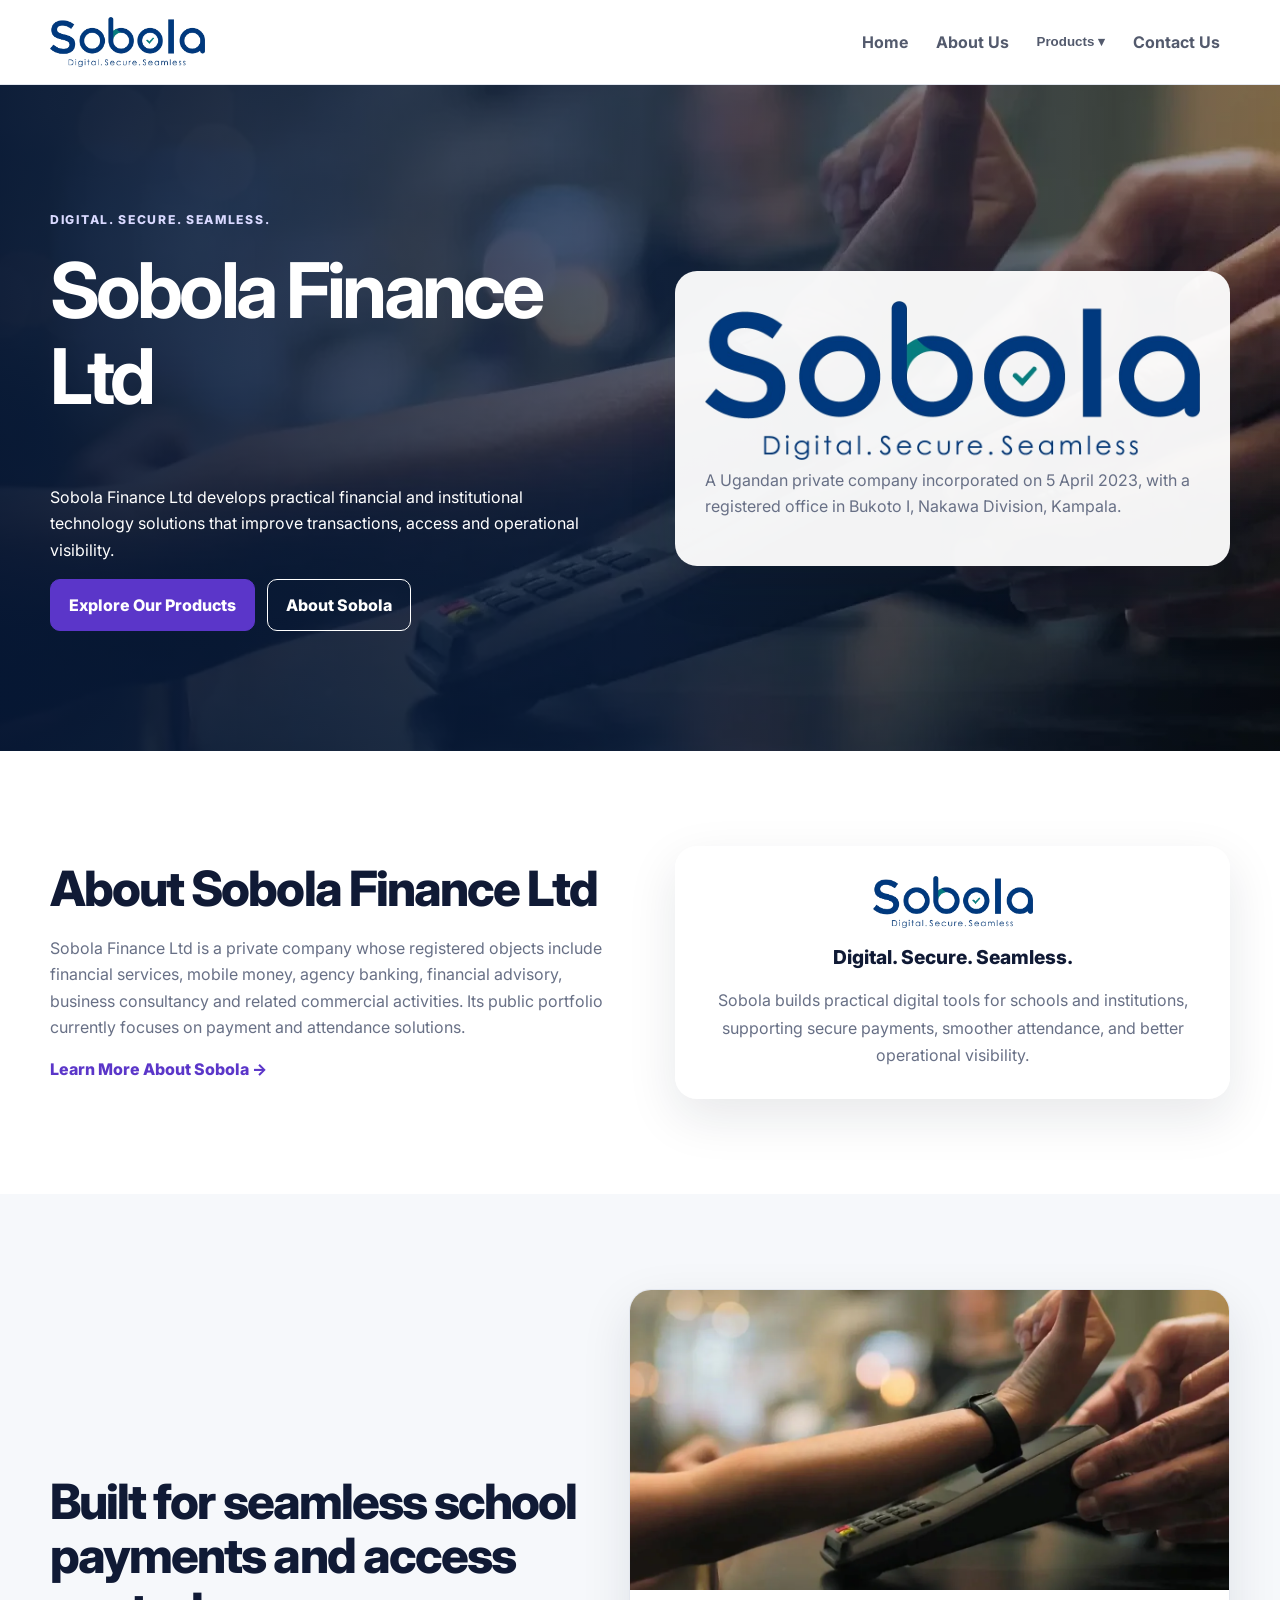
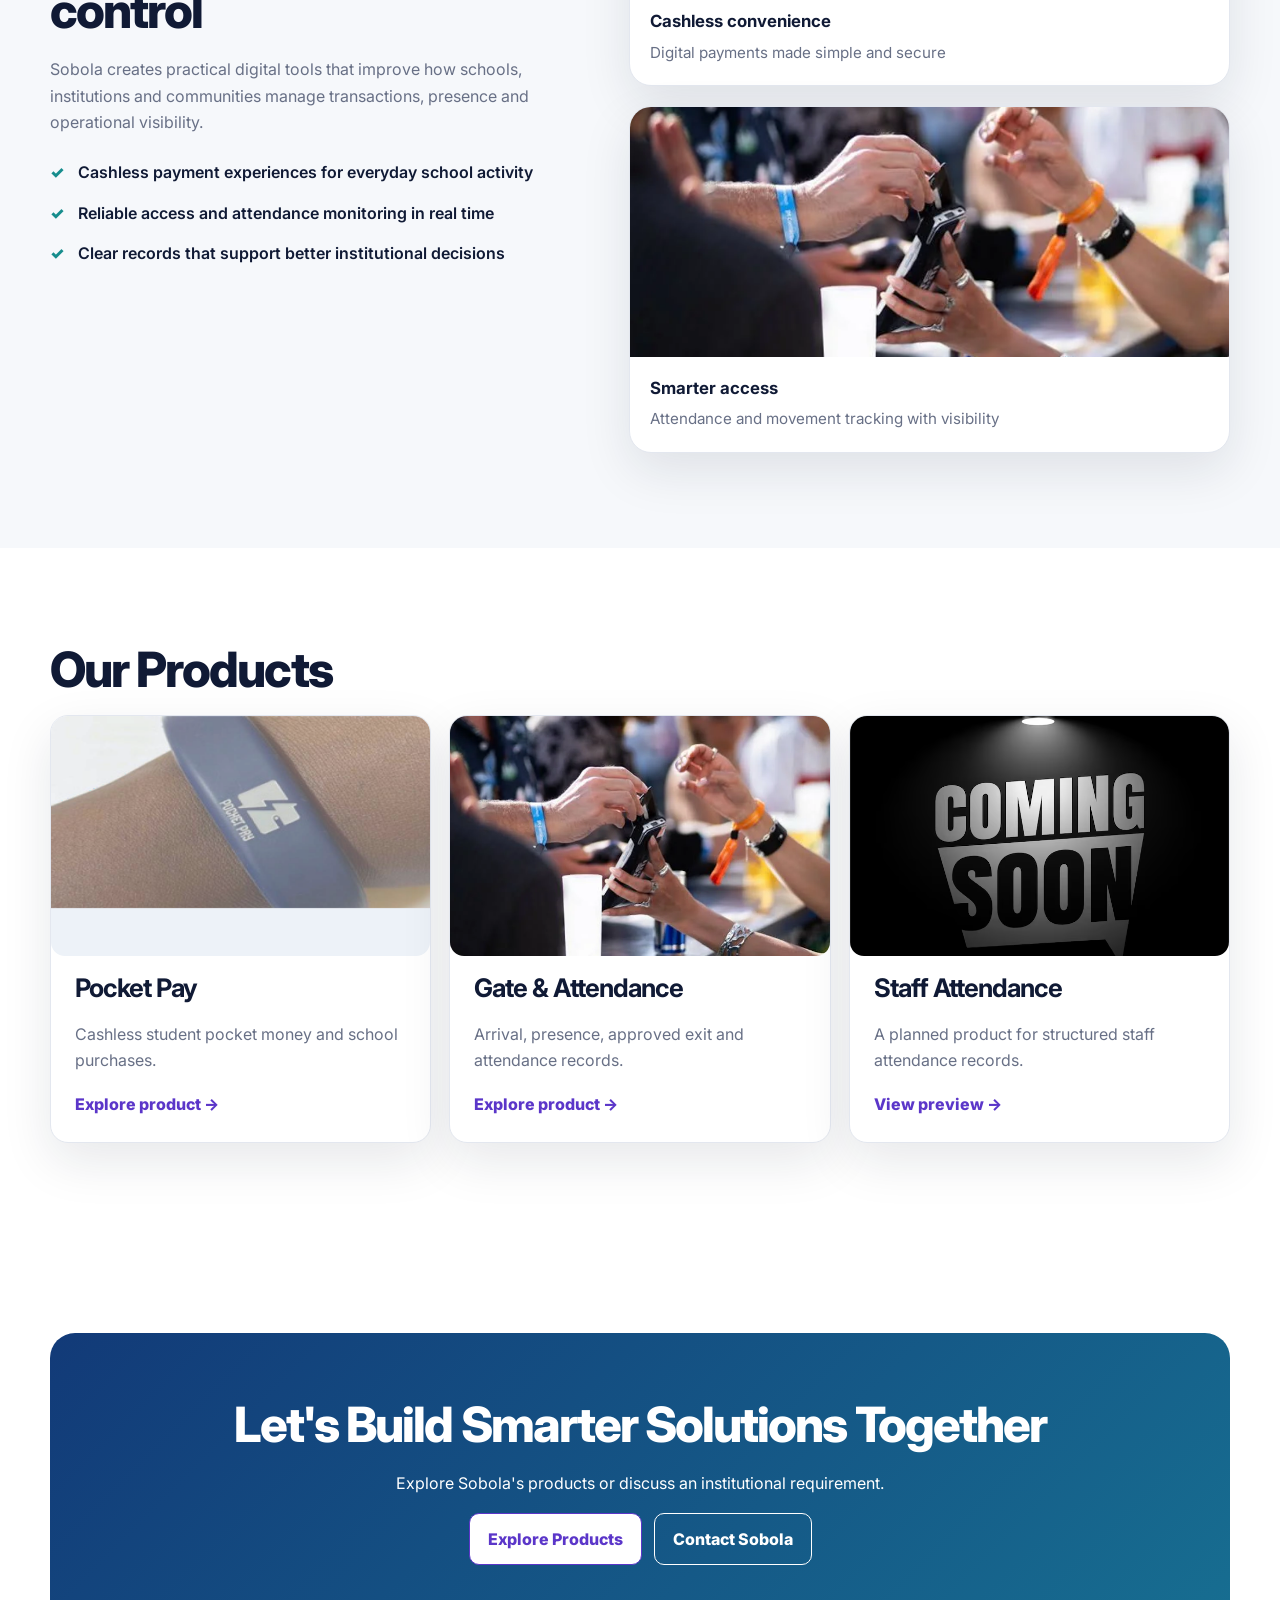
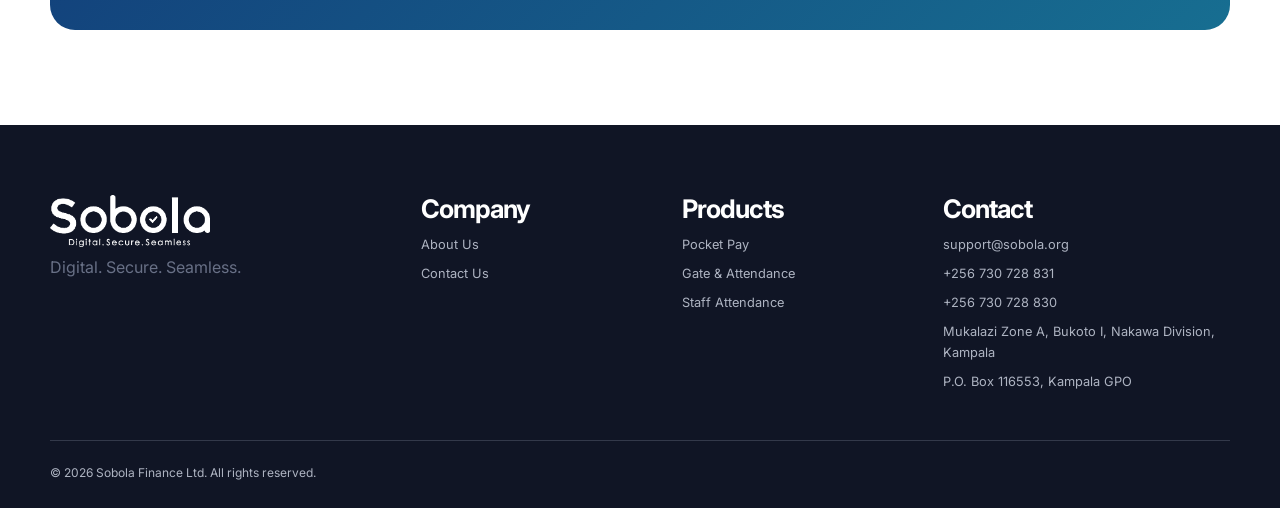
==== index.html @ 0f6124d7 "first commit" ====
<!doctype html>
<html lang="en">
  <head>
    <meta charset="utf-8" />
    <meta name="viewport" content="width=device-width,initial-scale=1" />
    <title>Sobola Finance Ltd | Digital. Secure. Seamless.</title>
    <meta
      name="description"
      content="Sobola Finance Ltd provides financial and institutional technology solutions."
    />
    <meta
      property="og:title"
      content="Sobola Finance Ltd | Digital. Secure. Seamless."
    />
    <meta
      property="og:description"
      content="Sobola Finance Ltd provides financial and institutional technology solutions."
    />
    <meta property="og:type" content="website" />
    <link rel="icon" type="image/png" href="assets/logos/sobola-logo.png" />
    <link
      rel="shortcut icon"
      type="image/png"
      href="assets/logos/sobola-logo.png"
    />
    <link rel="stylesheet" href="css/style.css" />
    <script defer src="js/script.js"></script>
  </head>
  <body>
    <a class="skip" href="#main">Skip to content</a>
    <header>
      <div class="container nav">
        <a href="index.html"
          ><img
            class="logo"
            src="assets/logos/sobola-logo.png"
            alt="Sobola Digital. Secure. Seamless" /></a
        ><button class="menu" aria-expanded="false">Menu</button>
        <nav>
          <a href="index.html" aria-current="page">Home</a
          ><a href="about.html">About Us</a>
          <div class="drop">
            <button aria-expanded="false">Products ▾</button>
            <div class="dropmenu">
              <a href="products/pocket-pay.html"
                ><b>Pocket Pay</b><small>Cashless school payments</small></a
              ><a href="products/gate-attendance.html"
                ><b>Gate & Attendance</b
                ><small>School checkpoint visibility</small></a
              ><a href="products/staff-attendance.html"
                ><b>Staff Attendance</b
                ><small>Staff access visibility</small></a
              ><a href="products.html"
                ><b>All Products</b><small>View the full portfolio</small></a
              >
            </div>
          </div>
          <a href="contact.html">Contact Us</a>
        </nav>
      </div>
    </header>
    <main id="main">
      <section class="hero homehero">
        <div class="shade"></div>
        <div class="container herogrid">
          <div>
            <span class="eyebrow light">Digital. Secure. Seamless.</span>
            <h1>Sobola Finance Ltd</h1>
            <p>
              Sobola Finance Ltd develops practical financial and institutional
              technology solutions that improve transactions, access and
              operational visibility.
            </p>
            <div class="actions">
              <a class="btn" href="products.html">Explore Our Products</a
              ><a class="btn outline lightbtn" href="about.html"
                >About Sobola</a
              >
            </div>
          </div>
          <div class="brandcard">
            <img
              src="assets/logos/sobola-logo.png"
              alt="Sobola corporate logo"
            />
            <p>
              A Ugandan private company incorporated on 5 April 2023, with a
              registered office in Bukoto I, Nakawa Division, Kampala.
            </p>
          </div>
        </div>
      </section>
      <section class="section">
        <div class="container two">
          <div>
           
            <h2>About Sobola Finance Ltd</h2>
            <p>
              Sobola Finance Ltd is a private company whose registered objects
              include financial services, mobile money, agency banking,
              financial advisory, business consultancy and related commercial
              activities. Its public portfolio currently focuses on payment and
              attendance solutions.
            </p>
            <a class="textlink" href="about.html">Learn More About Sobola →</a>
          </div>
          <div class="factbox">
            <img
              class="factbox-logo"
              src="assets/logos/sobola-logo.png"
              alt="Sobola Finance Ltd logo"
            />
            <p class="factbox-tagline">Digital. Secure. Seamless.</p>
            <p class="factbox-copy">
              Sobola builds practical digital tools for schools and
              institutions, supporting secure payments, smoother attendance, and
              better operational visibility.
            </p>
          </div>
        </div>
      </section>
      <section class="section soft">
        <div class="container feature-split">
          <div class="feature-copy">
      
            <h2>Built for seamless school payments and access control</h2>
            <p>
              Sobola creates practical digital tools that improve how schools,
              institutions and communities manage transactions, presence and
              operational visibility.
            </p>
            <ul class="checklist">
              <li>Cashless payment experiences for everyday school activity</li>
              <li>Reliable access and attendance monitoring in real time</li>
              <li>Clear records that support better institutional decisions</li>
            </ul>
          </div>
          <div class="visual-stack">
            <div class="visual-card highlight">
              <img
                src="assets/images/wristband-payment-terminal.webp"
                alt="School payment terminal with digital transaction flow"
              />
              <div class="visual-caption">
                <strong>Cashless convenience</strong>
                <span>Digital payments made simple and secure</span>
              </div>
            </div>
            <div class="visual-card">
              <img
                src="assets/images/wristband-check-in.webp"
                alt="Wristband check-in system for secure attendance visibility"
              />
              <div class="visual-caption">
                <strong>Smarter access</strong>
                <span>Attendance and movement tracking with visibility</span>
              </div>
            </div>
          </div>
        </div>
      </section>
      <section class="section">
        <div class="container">
          <h2>Our Products</h2>
          <div class="grid3 products">
            <article class="product-card">
              <img
                class="media"
                src="assets/images/Picture3.png"
                alt="Pocket Pay wristband payment image"
              />
              <h3>Pocket Pay</h3>
              <p>Cashless student pocket money and school purchases.</p>
              <a href="products/pocket-pay.html">Explore product →</a>
            </article>
            <article class="product-card">
              <img
                class="media"
                src="assets/images/wristband-check-in.webp"
                alt="Wristband checked with a handheld device"
              />
              <h3>Gate & Attendance</h3>
              <p>Arrival, presence, approved exit and attendance records.</p>
              <a href="products/gate-attendance.html">Explore product →</a>
            </article>
            <article class="product-card">
              <img
                class="media"
                src="assets/images/coming%20soon.png"
                alt="Staff attendance coming soon"
              />
              <h3>Staff Attendance</h3>
              <p>A planned product for structured staff attendance records.</p>
              <a href="products/staff-attendance.html">View preview →</a>
            </article>
          </div>
        </div>
      </section>
      <section class="section">
        <div class="container cta">
          <h2>Let's Build Smarter Solutions Together</h2>
          <p>
            Explore Sobola's products or discuss an institutional requirement.
          </p>
          <div class="actions center">
            <a class="btn white" href="products.html">Explore Products</a
            ><a
              class="btn outline lightbtn"
              href="mailto:support@sobola.org?subject=Sobola%20Finance%20Enquiry"
              >Contact Sobola</a
            >
          </div>
        </div>
      </section>
    </main>
    <footer>
      <div class="container footergrid">
        <div>
          <img src="assets/logos/sobola-logo.png" alt="Sobola" />
          <p>Digital. Secure. Seamless.</p>
        </div>
        <div>
          <h3>Company</h3>
          <a href="about.html">About Us</a><a href="contact.html">Contact Us</a>
        </div>
        <div>
          <h3>Products</h3>
          <a href="products/pocket-pay.html">Pocket Pay</a
          ><a href="products/gate-attendance.html">Gate & Attendance</a
          ><a href="products/staff-attendance.html">Staff Attendance</a>
        </div>
        <div>
          <h3>Contact</h3>
          <a href="mailto:support@sobola.org">support@sobola.org</a
          ><a href="tel:+256730728831">+256 730 728 831</a
          ><a href="tel:+256730728830">+256 730 728 830</a
          ><span>Mukalazi Zone A, Bukoto I, Nakawa Division, Kampala</span
          ><span>P.O. Box 116553, Kampala GPO</span>
        </div>
      </div>
      <div class="container copyright">
        © 2026 Sobola Finance Ltd. All rights reserved.
      </div>
    </footer>
  </body>
</html>
---- css/style.css ----
@import url("https://fonts.googleapis.com/css2?family=Inter:wght@400;500;600;700;800;900&display=swap");

:root {
  --blue: #08468b;
  --teal: #168d8d;
  --purple: #5b36c9;
  --navy: #101a35;
  --ink: #2c3347;
  --muted: #687086;
  --line: #e3e7ef;
  --soft: #f6f8fb;
  --shadow: 0 18px 50px rgba(20, 29, 52, 0.1);
}
* {
  box-sizing: border-box;
}
html {
  scroll-behavior: smooth;
}
body {
  margin: 0;
  font-family:
    "Inter",
    -apple-system,
    BlinkMacSystemFont,
    "Segoe UI",
    Arial,
    sans-serif;
  color: var(--ink);
  line-height: 1.65;
}
a {
  text-decoration: none;
  color: inherit;
}
img {
  max-width: 100%;
}
h1,
h2,
h3,
p {
  margin-top: 0;
}
h1,
h2,
h3 {
  color: var(--navy);
  font-family:
    "Inter",
    -apple-system,
    BlinkMacSystemFont,
    "Segoe UI",
    Arial,
    sans-serif;
  line-height: 1.12;
  letter-spacing: -0.04em;
}
h1 {
  font-size: clamp(3rem, 6vw, 5.2rem);
  letter-spacing: -0.05em;
}
h2 {
  font-size: clamp(2.2rem, 3.8vw, 3.1rem);
  font-weight: 800;
  margin-bottom: 18px;
}
h3 {
  font-size: clamp(1.35rem, 2vw, 1.8rem);
  font-weight: 700;
  margin-bottom: 10px;
}
p {
  color: var(--muted);
}
.container {
  width: min(calc(100% - 40px), 1180px);
  margin: auto;
}
.skip {
  position: absolute;
  top: -100px;
}
.skip:focus {
  top: 10px;
}
header {
  position: sticky;
  top: 0;
  z-index: 10;
  background: #fff;
  border-bottom: 1px solid var(--line);
}
.nav {
  height: 84px;
  display: flex;
  align-items: center;
  justify-content: space-between;
}
.logo {
  width: 155px;
  display: block;
}
nav {
  display: flex;
  align-items: center;
  gap: 8px;
}
nav > a,
.drop > button {
  padding: 10px;
  border: 0;
  background: none;
  font-weight: 700;
  color: #535a6d;
}
.drop {
  position: relative;
}
.dropmenu {
  position: absolute;
  top: 45px;
  left: 50%;
  width: 340px;
  padding: 12px;
  background: #fff;
  border: 1px solid var(--line);
  border-radius: 15px;
  box-shadow: var(--shadow);
  opacity: 0;
  visibility: hidden;
  transform: translate(-50%, 8px);
  transition: 0.2s;
}
.drop:hover .dropmenu,
.drop.open .dropmenu,
.drop:focus-within .dropmenu {
  opacity: 1;
  visibility: visible;
  transform: translate(-50%, 0);
}
.dropmenu a {
  display: block;
  padding: 10px;
  border-radius: 9px;
}
.dropmenu a:hover {
  background: var(--soft);
}
.dropmenu b,
.dropmenu small {
  display: block;
}
.dropmenu small {
  color: var(--muted);
}
.menu {
  display: none;
}
.section {
  padding: 95px 0;
}
.soft {
  background: var(--soft);
}
.hero {
  position: relative;
  padding: 120px 0;
  background-size: cover;
  background-position: center;
  isolation: isolate;
}
.homehero {
  background-image: url("../assets/images/wristband-payment-terminal.webp");
}
.gatehero {
  background-image: url("../assets/images/wristband-check-in.webp");
}
.shade {
  position: absolute;
  inset: 0;
  background: linear-gradient(
    90deg,
    rgba(5, 23, 53, 0.94),
    rgba(10, 32, 69, 0.7),
    rgba(10, 20, 40, 0.3)
  );
  z-index: -1;
}
.herogrid,
.two {
  display: grid;
  grid-template-columns: 1fr 1fr;
  gap: 70px;
  align-items: center;
}
.hero h1,
.hero p {
  color: #fff;
}
.eyebrow {
  display: inline-block;
  color: var(--purple);
  font-weight: 800;
  font-size: 0.76rem;
  text-transform: uppercase;
  letter-spacing: 0.14em;
  margin-bottom: 18px;
}
.light {
  color: #d9d9ff;
}
.brandcard,
.factbox {
  padding: 30px;
  border-radius: 22px;
  background: rgba(255, 255, 255, 0.95);
  box-shadow: var(--shadow);
}
.brandcard img {
  width: 100%;
}
.brandcard p {
  color: var(--muted);
}
.actions {
  display: flex;
  gap: 12px;
  flex-wrap: wrap;
}
.center {
  justify-content: center;
}
.btn {
  display: inline-flex;
  padding: 12px 18px;
  border: 1px solid var(--purple);
  border-radius: 10px;
  background: var(--purple);
  color: #fff;
  font-weight: 800;
}
.outline {
  background: #fff;
  color: var(--purple);
}
.lightbtn {
  background: transparent;
  color: #fff;
  border-color: #fff;
}
.white {
  background: #fff;
  color: var(--purple);
}
.textlink,
.products a,
.grid3 a {
  color: var(--purple);
  font-weight: 800;
}
.factbox {
  display: grid;
  gap: 14px;
  justify-items: center;
  text-align: center;
  padding: 30px;
  border-radius: 22px;
  background: rgba(255, 255, 255, 0.95);
  box-shadow: var(--shadow);
}
.factbox-logo {
  width: 160px;
  display: block;
}
.factbox-tagline {
  margin: 0;
  color: var(--navy);
  font-size: 1.2rem;
  font-weight: 800;
}
.factbox-copy {
  margin: 0;
  color: var(--muted);
  line-height: 1.7;
}
.grid3,
.grid4 {
  display: grid;
  grid-template-columns: repeat(3, 1fr);
  gap: 18px;
}
.grid4 {
  grid-template-columns: repeat(4, 1fr);
}
.grid3 article,
.grid4 article {
  padding: 25px;
  border: 1px solid var(--line);
  border-radius: 18px;
  background: #fff;
}
.product-card {
  display: grid;
  gap: 18px;
  padding: 18px 18px 22px;
}
.product-card .media {
  display: block;
  width: 100%;
  height: 240px;
  object-fit: cover;
  border-radius: 14px;
  background: #edf2f8;
}
.product-card h3 {
  margin: 0;
}
.product-card p {
  margin: 0;
}
.about-grid {
  margin-top: 18px;
}
.company-card {
  display: grid;
  gap: 12px;
  min-height: 100%;
  padding: 24px;
  border: 1px solid rgba(18, 42, 80, 0.08);
  border-radius: 22px;
  background: rgba(255, 255, 255, 0.9);
  box-shadow: 0 8px 22px rgba(16, 26, 53, 0.05);
}
.feature-card {
  padding: 0;
  overflow: hidden;
}
.feature-card .media {
  display: block;
  width: 100%;
  height: 220px;
  object-fit: cover;
  border-bottom: 1px solid var(--line);
}
.card-copy {
  display: grid;
  gap: 10px;
  padding: 20px 22px 22px;
}
.section-heading {
  margin-bottom: 10px;
}
.about-factbox {
  padding: 24px 22px;
  border-radius: 20px;
  background: linear-gradient(180deg, #fff, #f6f9ff);
}
.about-location {
  padding: 30px 28px;
  border: 1px solid var(--line);
  border-radius: 22px;
  background: linear-gradient(180deg, #fff, #f4f7fb);
}
.feature-split {
  display: grid;
  grid-template-columns: 1fr 1.1fr;
  gap: 32px;
  align-items: center;
}
.feature-copy {
  max-width: 560px;
}
.checklist {
  margin: 24px 0 0;
  padding: 0;
  list-style: none;
  display: grid;
  gap: 14px;
}
.checklist li {
  position: relative;
  padding-left: 28px;
  color: var(--navy);
  font-weight: 600;
}
.checklist li::before {
  content: "✓";
  position: absolute;
  left: 0;
  top: 0;
  color: var(--teal);
  font-weight: 900;
}
.visual-stack {
  display: grid;
  gap: 20px;
}
.visual-card {
  overflow: hidden;
  border: 1px solid var(--line);
  border-radius: 22px;
  background: #fff;
  box-shadow: var(--shadow);
}
.visual-card img {
  display: block;
  width: 100%;
  height: 250px;
  object-fit: cover;
}
.visual-card.highlight img {
  height: 300px;
}
.visual-caption {
  display: grid;
  gap: 4px;
  padding: 18px 20px 20px;
}
.visual-caption strong {
  color: var(--navy);
  font-size: 1.05rem;
}
.visual-caption span {
  color: var(--muted);
  font-size: 0.95rem;
}
.products article {
  padding: 0 0 24px;
  overflow: hidden;
  box-shadow: var(--shadow);
}
.products article h3,
.products article p,
.products article a {
  margin-left: 24px;
  margin-right: 24px;
}
.media {
  width: 100%;
  height: 230px;
  object-fit: cover;
}
.logo-media,
.coming {
  display: grid;
  place-items: center;
  background: #eef0fb;
  color: var(--purple);
  font-weight: 850;
  text-transform: uppercase;
}
.logo-media img {
  width: 130px;
}
.cta {
  padding: 65px 30px;
  border-radius: 25px;
  background: linear-gradient(135deg, #123a78, #176e91);
  text-align: center;
}
.cta h2,
.cta p {
  color: #fff;
}
.pagehero,
.producthero {
  padding: 90px 0;
  background: var(--soft);
  text-align: center;
}
.about-hero {
  position: relative;
  overflow: hidden;
  background: linear-gradient(
    90deg,
    rgba(7, 25, 40, 0.88),
    rgba(18, 60, 76, 0.7)
  );
  color: #fff;
  text-align: left;
}
.about-hero::before {
  content: "";
  position: absolute;
  inset: -8% -8% -8% 28%;
  background: url("../assets/images/Picture3.png") center/cover no-repeat;
  opacity: 0.38;
  transform: perspective(1200px) rotateX(12deg) rotateY(-16deg) scale(1.3)
    translateZ(-20px);
  filter: saturate(0.8) contrast(1.08)
    drop-shadow(0 50px 36px rgba(8, 18, 34, 0.32));
  pointer-events: none;
}
.about-hero::after {
  content: "";
  position: absolute;
  inset: 0;
  background: linear-gradient(
    90deg,
    rgba(7, 25, 40, 0.75),
    rgba(18, 60, 76, 0.2)
  );
  pointer-events: none;
}
.about-hero .eyebrow,
.about-hero h1,
.about-hero p {
  color: #fff;
}
.about-hero-copy {
  text-align: center;
}
.about-hero-grid {
  position: relative;
  z-index: 1;
  display: grid;
  grid-template-columns: 1.1fr 0.9fr;
  gap: 26px;
  align-items: center;
}
.about-spotlight {
  background: rgba(255, 255, 255, 0.92);
  border: 1px solid rgba(255, 255, 255, 0.2);
  border-radius: 24px;
  padding: 18px 18px 14px;
  box-shadow: var(--shadow);
}
.about-mini-stat {
  display: flex;
  align-items: center;
  justify-content: space-between;
  margin-bottom: 12px;
  padding: 12px 14px;
  border-radius: 12px;
  background: rgba(12, 44, 69, 0.04);
  color: var(--navy);
  font-weight: 700;
}
.staff-hero {
  background:
    linear-gradient(135deg, rgba(11, 38, 77, 0.82), rgba(40, 111, 151, 0.63)),
    url("../assets/images/coming%20soon.png") center/cover no-repeat;
  background-blend-mode: multiply, normal;
  color: #fff;
}
.staff-hero .eyebrow,
.staff-hero h1,
.staff-hero p {
  color: #fff;
}
.producthero {
  text-align: left;
}
.pplogo {
  display: block;
  width: 110px;
  margin-bottom: 16px;
}
.roundimg {
  width: 100%;
  height: 440px;
  object-fit: cover;
  border-radius: 22px;
}
.steps b {
  color: var(--purple);
}
.stack {
  display: grid;
  gap: 20px;
}
.productwide {
  display: grid;
  grid-template-columns: 0.75fr 1.25fr;
  gap: 40px;
  align-items: center;
  padding: 28px;
  border: 1px solid var(--line);
  border-radius: 22px;
}
.productwide .media {
  border-radius: 15px;
}
.coming.big {
  min-height: 330px;
  font-size: 1.8rem;
  text-align: center;
}
.coming.big b {
  font-size: 0.9rem;
}
form {
  padding: 28px;
  border: 1px solid var(--line);
  border-radius: 20px;
  background: var(--soft);
}
label {
  display: block;
  margin-bottom: 16px;
  font-weight: 700;
}
input,
textarea {
  width: 100%;
  padding: 12px;
  margin-top: 6px;
  border: 1px solid #ccd2df;
  border-radius: 8px;
  font: inherit;
}
.location {
  display: flex;
  justify-content: space-between;
  align-items: center;
  gap: 30px;
}
footer {
  padding: 70px 0 25px;
  background: #101525;
  color: #aeb4c2;
}
.footergrid {
  display: grid;
  grid-template-columns: 1.5fr 1fr 1fr 1.3fr;
  gap: 40px;
}
.footergrid img {
  width: 160px;
  filter: brightness(0) invert(1);
}
footer h3 {
  color: #fff;
}
footer a,
footer span {
  display: block;
  margin: 8px 0;
  font-size: 0.8rem;
}
.copyright {
  padding-top: 22px;
  margin-top: 40px;
  border-top: 1px solid #33394a;
  font-size: 0.75rem;
}
:focus-visible {
  outline: 3px solid #bcaeff;
  outline-offset: 3px;
}
@media (max-width: 850px) {
  .menu {
    display: block;
  }
  nav {
    position: fixed;
    top: 84px;
    left: 15px;
    right: 15px;
    display: none;
    padding: 18px;
    background: #fff;
    border: 1px solid var(--line);
    border-radius: 15px;
    box-shadow: var(--shadow);
  }
  nav.open {
    display: grid;
  }
  .dropmenu {
    position: static;
    width: auto;
    display: none;
    opacity: 1;
    visibility: visible;
    transform: none;
    box-shadow: none;
  }
  .drop.open .dropmenu {
    display: block;
  }
  .herogrid,
  .two,
  .productwide {
    grid-template-columns: 1fr;
  }
  .grid3,
  .grid4 {
    grid-template-columns: 1fr 1fr;
  }
  .footergrid {
    grid-template-columns: 1fr 1fr;
  }
}
@media (max-width: 560px) {
  .section {
    padding: 68px 0;
  }
  .grid3,
  .grid4,
  .footergrid {
    grid-template-columns: 1fr;
  }
  .roundimg {
    height: 300px;
  }
  .location {
    display: block;
  }
}
@media (prefers-reduced-motion: reduce) {
  html {
    scroll-behavior: auto;
  }
  * {
    transition: none !important;
  }
}
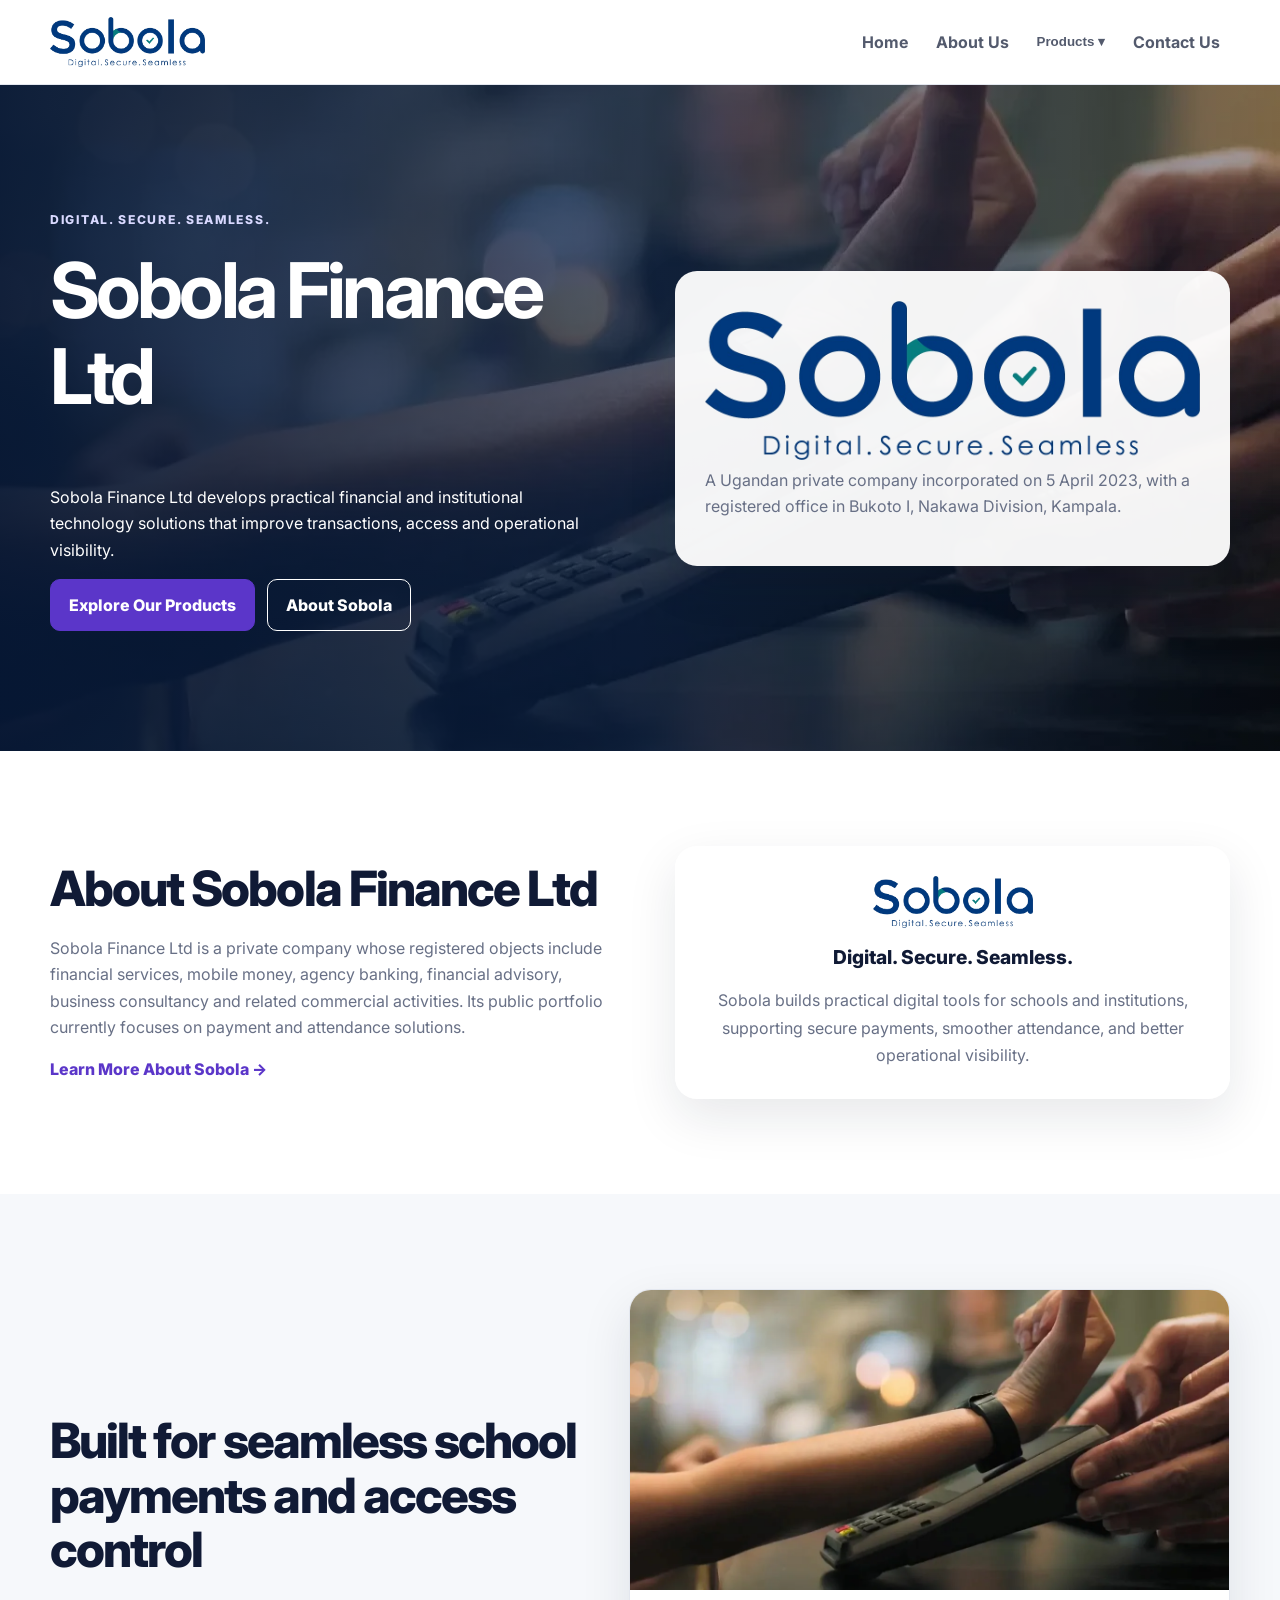
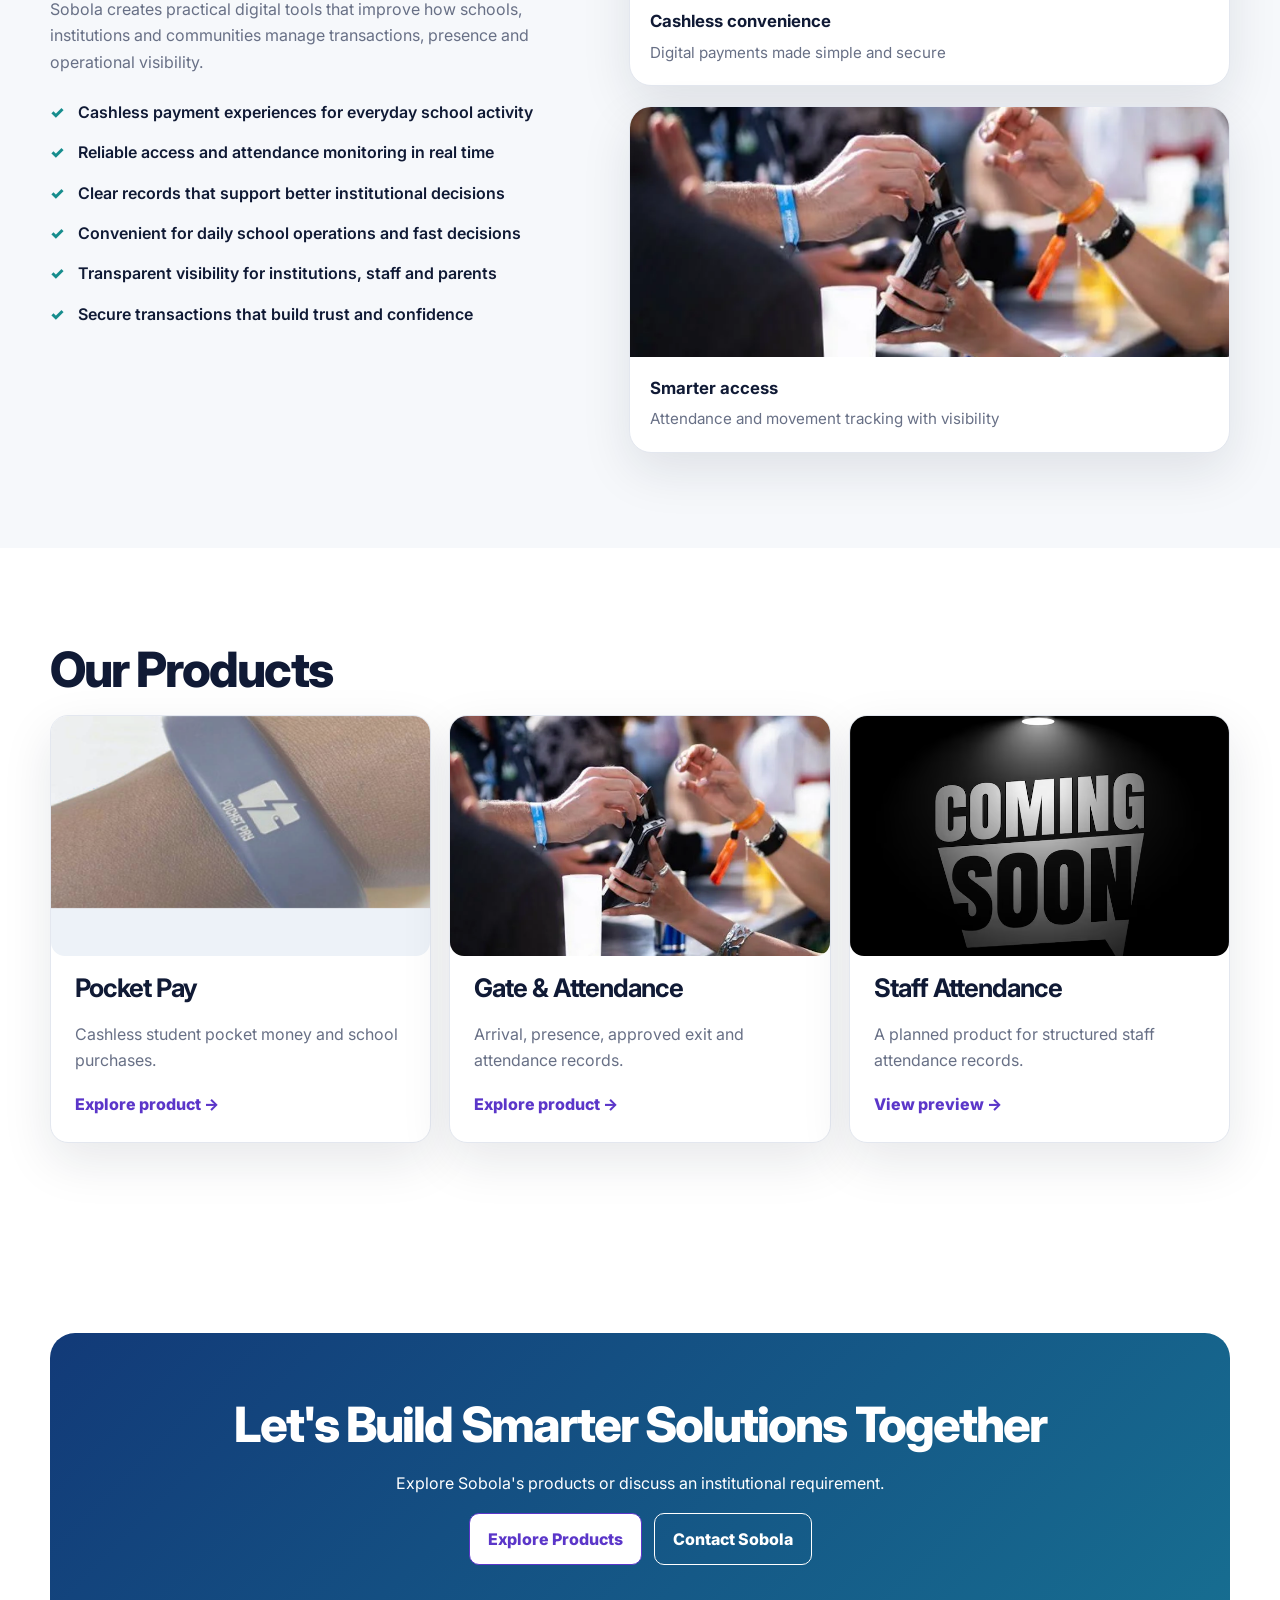
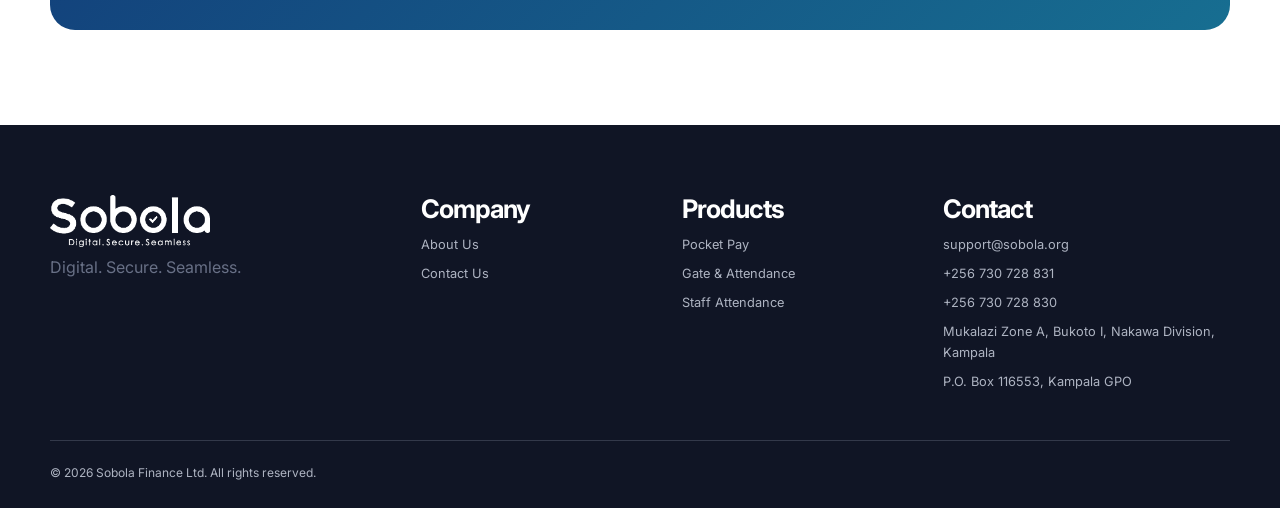
==== commit 80ec70f1: "Include contacts, gate attendance, and other relevant information." ====
--- a/index.html
+++ b/index.html
@@ -133,6 +133,9 @@
               <li>Cashless payment experiences for everyday school activity</li>
               <li>Reliable access and attendance monitoring in real time</li>
               <li>Clear records that support better institutional decisions</li>
+              <li>Convenient for daily school operations and fast decisions</li>
+              <li>Transparent visibility for institutions, staff and parents</li>
+              <li>Secure transactions that build trust and confidence</li>
             </ul>
           </div>
           <div class="visual-stack">
--- a/css/style.css
+++ b/css/style.css
@@ -596,6 +596,94 @@
   border-radius: 20px;
   background: var(--soft);
 }
+.contact-hero {
+  position: relative;
+  padding: 110px 0 70px;
+  background:
+    linear-gradient(90deg, rgba(10, 21, 39, 0.78), rgba(10, 21, 39, 0.48)),
+    url("../assets/images/contact us.png") center/cover no-repeat;
+  color: #fff;
+}
+.contact-hero-inner {
+  text-align: center;
+}
+.contact-hero .eyebrow,
+.contact-hero h1 {
+  color: #fff;
+}
+.contact-section {
+  padding-top: 36px;
+}
+.contact-grid {
+  display: grid;
+  grid-template-columns: 0.95fr 1.15fr;
+  gap: 32px;
+  align-items: start;
+}
+.contact-panel,
+.contact-form-panel {
+  background: rgba(255, 255, 255, 0.9);
+  border: 1px solid rgba(130, 143, 169, 0.18);
+  border-radius: 24px;
+  box-shadow: 0 16px 42px rgba(16, 26, 53, 0.08);
+}
+.contact-panel {
+  padding: 34px 28px;
+}
+.contact-panel h2 {
+  margin-bottom: 22px;
+}
+.contact-list {
+  display: grid;
+  gap: 22px;
+}
+.contact-list p {
+  margin: 0;
+  color: var(--ink);
+}
+.contact-list b {
+  display: inline-block;
+  margin-bottom: 8px;
+  color: var(--navy);
+}
+.contact-list a {
+  color: var(--purple);
+  font-weight: 700;
+}
+.contact-form-panel {
+  padding: 8px;
+}
+.contact-form-panel form {
+  padding: 24px 22px 18px;
+  border: 1px solid rgba(130, 143, 169, 0.2);
+  border-radius: 20px;
+  background: #f9fafc;
+}
+.contact-form-panel label {
+  color: var(--navy);
+}
+.contact-form-panel input,
+.contact-form-panel textarea {
+  background: #fff;
+  border-color: #d7ddea;
+}
+.contact-form-panel textarea {
+  min-height: 130px;
+  resize: vertical;
+}
+.contact-form-panel .btn {
+  width: auto;
+  min-width: 180px;
+}
+.hp-field {
+  position: absolute;
+  left: -9999px;
+  width: 1px;
+  height: 1px;
+  overflow: hidden;
+  opacity: 0;
+  pointer-events: none;
+}
 label {
   display: block;
   margin-bottom: 16px;
@@ -609,6 +697,14 @@
   border: 1px solid #ccd2df;
   border-radius: 8px;
   font: inherit;
+}
+@media (max-width: 850px) {
+  .contact-grid {
+    grid-template-columns: 1fr;
+  }
+  .contact-hero {
+    padding-top: 90px;
+  }
 }
 .location {
   display: flex;
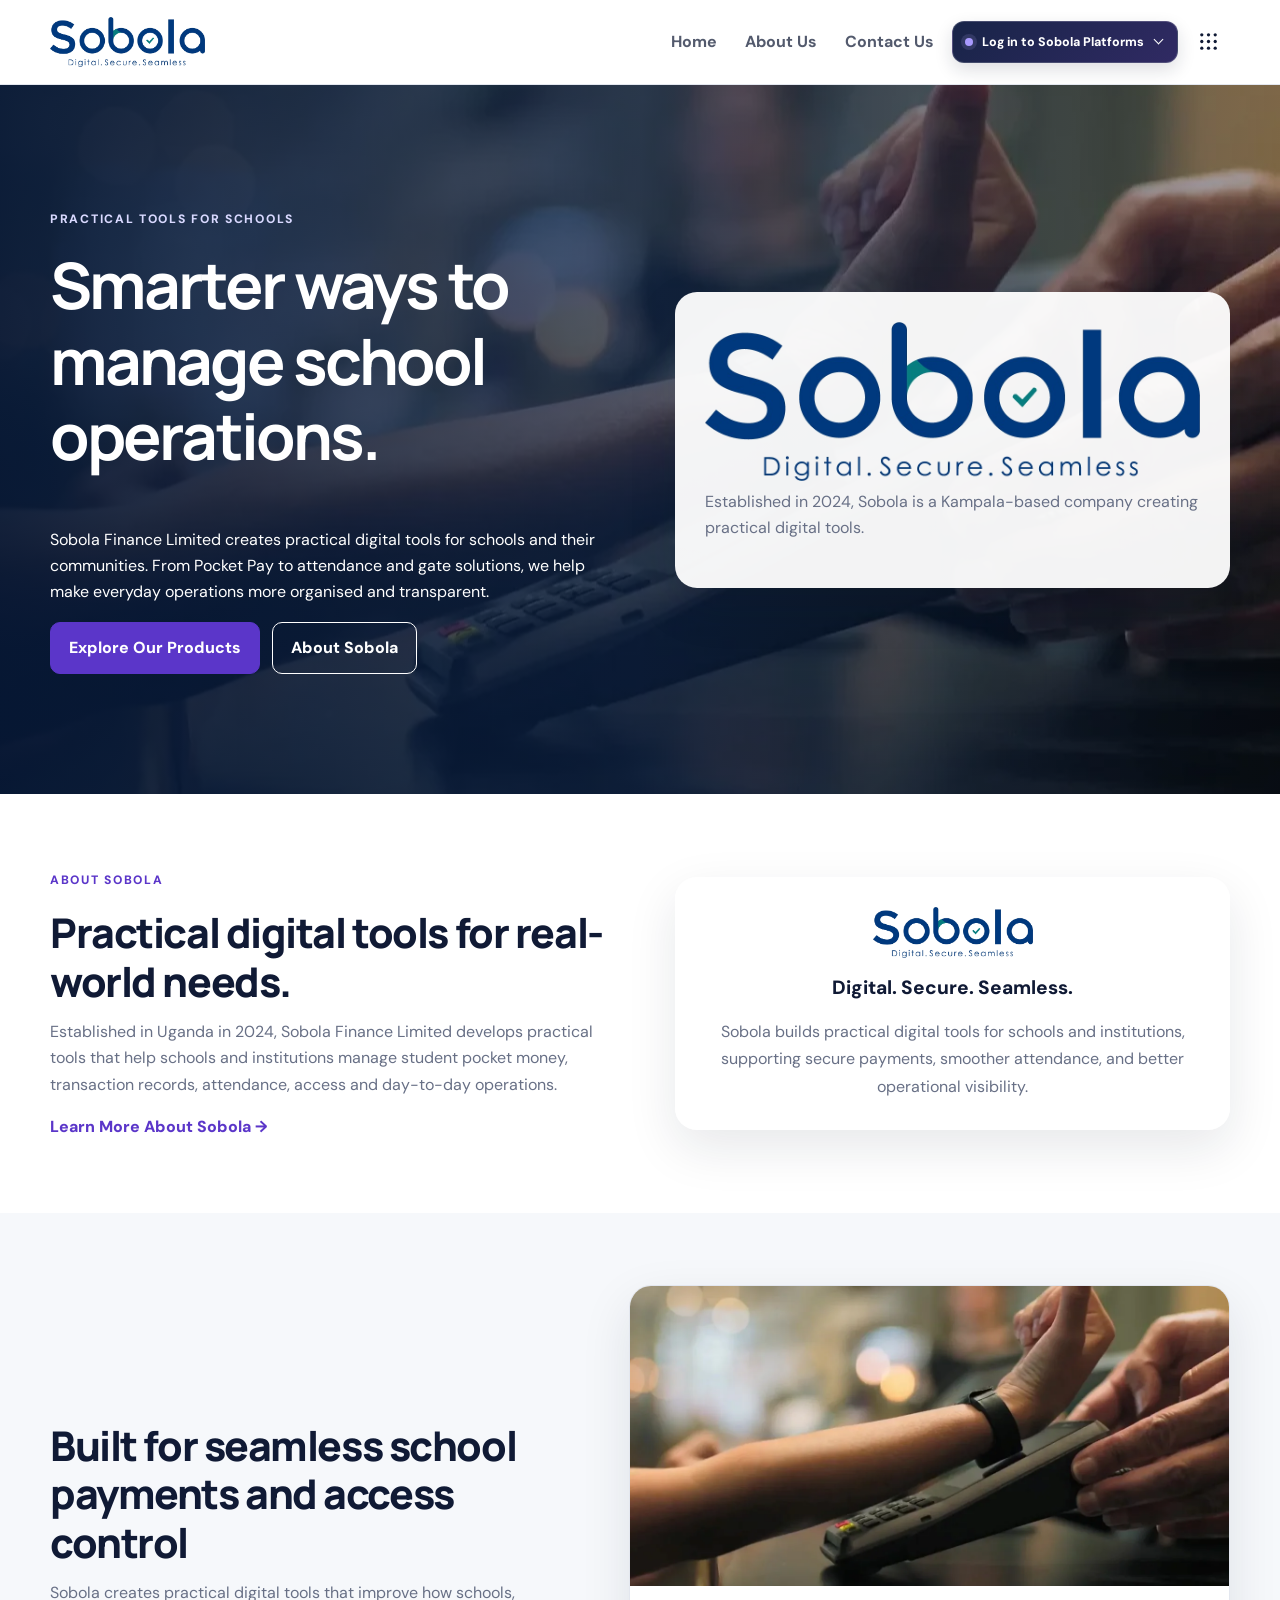
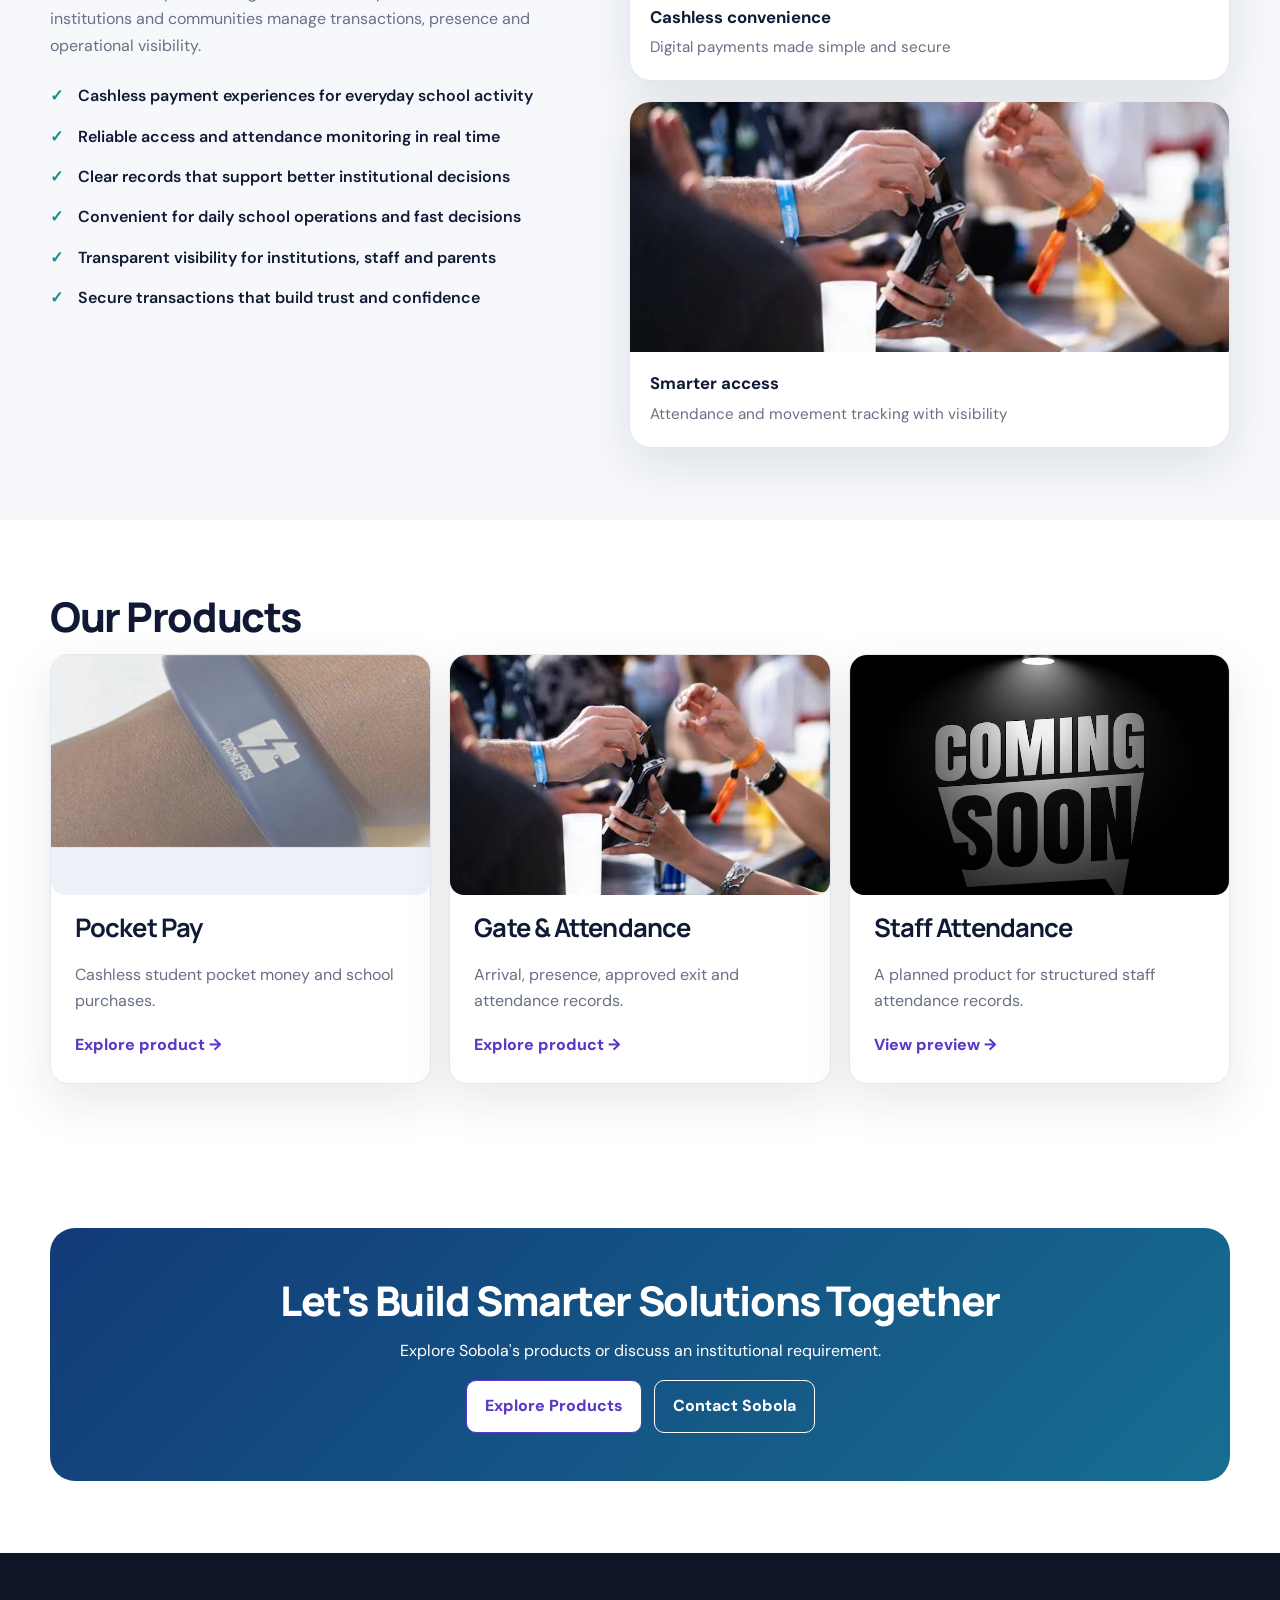
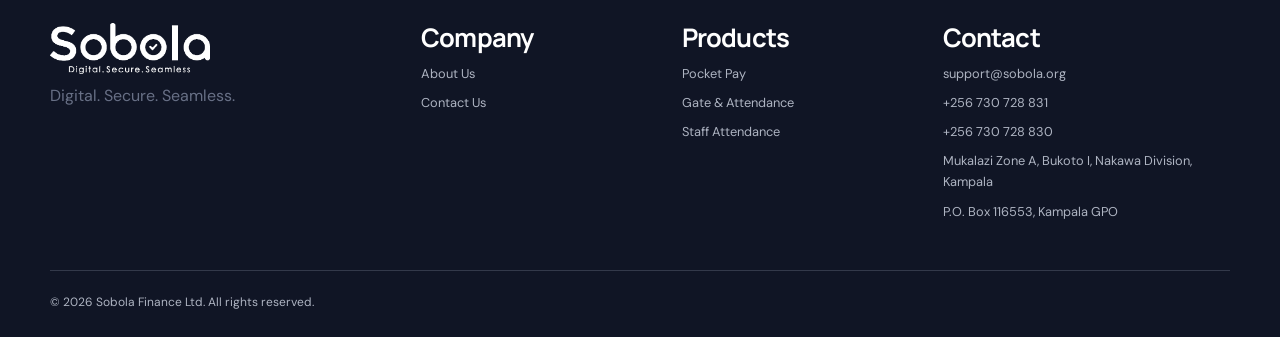
==== commit e74dd911: "Update Sobola website and account request flow Co-authored-by: Copilot <223556219+Copilot@users.nore" ====
--- a/index.html
+++ b/index.html
@@ -3,20 +3,59 @@
   <head>
     <meta charset="utf-8" />
     <meta name="viewport" content="width=device-width,initial-scale=1" />
-    <title>Sobola Finance Ltd | Digital. Secure. Seamless.</title>
+    <title>Sobola Finance Uganda | School Payment &amp; Attendance Solutions</title>
     <meta
       name="description"
-      content="Sobola Finance Ltd provides financial and institutional technology solutions."
+      content="Discover Sobola Finance's Pocket Pay, school attendance and gate solutions for schools and their communities in Uganda."
     />
+    <meta name="theme-color" content="#5b35d5" />
+    <meta name="robots" content="index, follow" />
     <meta
       property="og:title"
-      content="Sobola Finance Ltd | Digital. Secure. Seamless."
+      content="Sobola Finance Uganda | School Payment &amp; Attendance Solutions"
     />
     <meta
       property="og:description"
-      content="Sobola Finance Ltd provides financial and institutional technology solutions."
+      content="Discover Sobola Finance's Pocket Pay, school attendance and gate solutions for schools and their communities in Uganda."
     />
     <meta property="og:type" content="website" />
+    <meta property="og:url" content="https://website.sobola.org/" />
+    <meta property="og:image" content="https://website.sobola.org/assets/logos/sobola-logo.png" />
+    <meta property="og:site_name" content="Sobola Finance Ltd" />
+    <meta name="twitter:card" content="summary_large_image" />
+    <link rel="canonical" href="https://website.sobola.org/" />
+    <script type="application/ld+json">
+      {
+        "@context": "https://schema.org",
+        "@type": "Organization",
+        "name": "Sobola Finance Ltd",
+        "alternateName": "Sobola Finance Limited",
+        "url": "https://website.sobola.org/",
+        "logo": "https://website.sobola.org/assets/logos/sobola-logo.png",
+        "description": "Practical digital tools for schools, institutions, businesses, parents and communities in Uganda.",
+        "email": "support@sobola.org",
+        "telephone": "+256730728831",
+        "address": {
+          "@type": "PostalAddress",
+          "streetAddress": "Mukalazi Zone A, Bukoto I, Nakawa Division",
+          "addressLocality": "Kampala",
+          "addressCountry": "UG",
+          "postOfficeBoxNumber": "116553"
+        },
+        "areaServed": {
+          "@type": "Country",
+          "name": "Uganda"
+        },
+        "contactPoint": {
+          "@type": "ContactPoint",
+          "contactType": "customer support",
+          "email": "support@sobola.org",
+          "telephone": "+256730728831",
+          "areaServed": "UG",
+          "availableLanguage": "English"
+        }
+      }
+    </script>
     <link rel="icon" type="image/png" href="assets/logos/sobola-logo.png" />
     <link
       rel="shortcut icon"
@@ -39,23 +78,82 @@
         <nav>
           <a href="index.html" aria-current="page">Home</a
           ><a href="about.html">About Us</a>
-          <div class="drop">
-            <button aria-expanded="false">Products ▾</button>
-            <div class="dropmenu">
-              <a href="products/pocket-pay.html"
-                ><b>Pocket Pay</b><small>Cashless school payments</small></a
-              ><a href="products/gate-attendance.html"
-                ><b>Gate & Attendance</b
-                ><small>School checkpoint visibility</small></a
-              ><a href="products/staff-attendance.html"
-                ><b>Staff Attendance</b
-                ><small>Staff access visibility</small></a
-              ><a href="products.html"
-                ><b>All Products</b><small>View the full portfolio</small></a
-              >
-            </div>
-          </div>
           <a href="contact.html">Contact Us</a>
+          <div class="login-menu">
+            <button class="login-toggle" type="button" aria-expanded="false" aria-controls="login-options">Log in to Sobola Platforms</button>
+            <div class="login-options" id="login-options" hidden>
+              <p class="login-menu-title">Choose your portal</p>
+              <a href="https://sobola.org/portal"><span class="login-role-icon" aria-hidden="true">P</span><span class="login-role-copy"><strong>Parent</strong><small>Student account and top-ups</small></span></a>
+              <a href="https://sobola.org"><span class="login-role-icon" aria-hidden="true">S</span><span class="login-role-copy"><strong>School Admin</strong><small>School platform and records</small></span></a>
+              <a href="https://sobola.org"><span class="login-role-icon" aria-hidden="true">A</span><span class="login-role-copy"><strong>Attendant</strong><small>Gate and attendance access</small></span></a>
+              <a href="index.html"><span class="login-role-icon" aria-hidden="true">G</span><span class="login-role-copy"><strong>Guest User</strong><small>Browse the Sobola website</small></span></a>
+              <a class="login-request" href="account-request.html"><span class="login-role-icon" aria-hidden="true">+</span><span class="login-role-copy"><strong>No Account?</strong><small>Request parent account access</small></span></a>
+            </div>
+          </div>
+          <div class="product-launcher">
+            <button
+              class="launcher-toggle"
+              type="button"
+              aria-label="Sobola products"
+              aria-expanded="false"
+              aria-controls="sobola-products-panel"
+              title="Sobola products"
+            >
+              <svg class="launcher-grid-icon" viewBox="0 0 24 24" aria-hidden="true">
+                <circle cx="5" cy="5" r="1.7" />
+                <circle cx="12" cy="5" r="1.7" />
+                <circle cx="19" cy="5" r="1.7" />
+                <circle cx="5" cy="12" r="1.7" />
+                <circle cx="12" cy="12" r="1.7" />
+                <circle cx="19" cy="12" r="1.7" />
+                <circle cx="5" cy="19" r="1.7" />
+                <circle cx="12" cy="19" r="1.7" />
+                <circle cx="19" cy="19" r="1.7" />
+              </svg>
+              <span class="launcher-label">Products</span>
+            </button>
+            <div
+              class="dropmenu"
+              id="sobola-products-panel"
+              aria-label="Sobola products"
+              hidden
+            >
+              <div class="launcher-heading">
+                <h2>Our products</h2>
+                <p>Digital tools for schools and institutions</p>
+              </div>
+              <div class="launcher-grid">
+                <a class="launcher-card" href="products/pocket-pay.html">
+                  <span class="launcher-icon launcher-icon-pay" aria-hidden="true">
+                    <svg viewBox="0 0 24 24">
+                      <rect x="3.5" y="6" width="13" height="12" rx="3" />
+                      <path d="M7 10h6M7 14h3m8-5c1.3 1 1.3 5 0 6m2-8c2.5 2 2.5 8 0 10" />
+                    </svg>
+                  </span>
+                  <span><b>Pocket Pay</b><small>Cashless school payments</small></span>
+                </a>
+                <a class="launcher-card" href="products/gate-attendance.html">
+                  <span class="launcher-icon launcher-icon-gate" aria-hidden="true">
+                    <svg viewBox="0 0 24 24">
+                      <path d="M5 20V5a2 2 0 0 1 2-2h10a2 2 0 0 1 2 2v15M9 20V8h6v12M3 20h18" />
+                      <path d="m11 14 2 2 4-5" />
+                    </svg>
+                  </span>
+                  <span><b>Gate & Attendance</b><small>Student check-in and exits</small></span>
+                </a>
+                <a class="launcher-card" href="products/staff-attendance.html">
+                  <span class="launcher-icon launcher-icon-staff" aria-hidden="true">
+                    <svg viewBox="0 0 24 24">
+                      <circle cx="12" cy="8" r="4" />
+                      <path d="M4 21a8 8 0 0 1 16 0M18 5.5a3 3 0 0 1 0 5.8M20 15a5 5 0 0 1 2 4" />
+                    </svg>
+                  </span>
+                  <span><b>Staff Attendance</b><small>Planned product</small></span>
+                </a>
+              </div>
+              <a class="launcher-all" href="products.html">Browse all products <span aria-hidden="true">→</span></a>
+            </div>
+          </div>
         </nav>
       </div>
     </header>
@@ -64,12 +162,13 @@
         <div class="shade"></div>
         <div class="container herogrid">
           <div>
-            <span class="eyebrow light">Digital. Secure. Seamless.</span>
-            <h1>Sobola Finance Ltd</h1>
+            <span class="eyebrow light">Practical tools for schools</span>
+            <h1>Smarter ways to manage school operations.</h1>
             <p>
-              Sobola Finance Ltd develops practical financial and institutional
-              technology solutions that improve transactions, access and
-              operational visibility.
+              Sobola Finance Limited creates practical digital tools for
+              schools and their communities. From Pocket Pay to attendance and
+              gate solutions, we help make everyday operations more organised
+              and transparent.
             </p>
             <div class="actions">
               <a class="btn" href="products.html">Explore Our Products</a
@@ -84,8 +183,8 @@
               alt="Sobola corporate logo"
             />
             <p>
-              A Ugandan private company incorporated on 5 April 2023, with a
-              registered office in Bukoto I, Nakawa Division, Kampala.
+              Established in 2024, Sobola is a Kampala-based company creating
+              practical digital tools.
             </p>
           </div>
         </div>
@@ -93,14 +192,13 @@
       <section class="section">
         <div class="container two">
           <div>
-           
-            <h2>About Sobola Finance Ltd</h2>
+            <span class="eyebrow">About Sobola</span>
+            <h2>Practical digital tools for real-world needs.</h2>
             <p>
-              Sobola Finance Ltd is a private company whose registered objects
-              include financial services, mobile money, agency banking,
-              financial advisory, business consultancy and related commercial
-              activities. Its public portfolio currently focuses on payment and
-              attendance solutions.
+              Established in Uganda in 2024, Sobola Finance Limited develops
+              practical tools that help schools and institutions manage
+              student pocket money, transaction records, attendance, access
+              and day-to-day operations.
             </p>
             <a class="textlink" href="about.html">Learn More About Sobola →</a>
           </div>
--- a/css/style.css
+++ b/css/style.css
@@ -1,4 +1,4 @@
-@import url("https://fonts.googleapis.com/css2?family=Inter:wght@400;500;600;700;800;900&display=swap");
+@import url("https://fonts.googleapis.com/css2?family=DM+Sans:wght@400;500;600;700;800&family=Manrope:wght@500;600;700;800&display=swap");
 
 :root {
   --blue: #08468b;
@@ -20,7 +20,7 @@
 body {
   margin: 0;
   font-family:
-    "Inter",
+    "DM Sans",
     -apple-system,
     BlinkMacSystemFont,
     "Segoe UI",
@@ -47,23 +47,23 @@
 h3 {
   color: var(--navy);
   font-family:
-    "Inter",
+    "Manrope",
     -apple-system,
     BlinkMacSystemFont,
     "Segoe UI",
     Arial,
     sans-serif;
-  line-height: 1.12;
-  letter-spacing: -0.04em;
+  line-height: 1.18;
+  letter-spacing: -0.035em;
 }
 h1 {
-  font-size: clamp(3rem, 6vw, 5.2rem);
-  letter-spacing: -0.05em;
+  font-size: clamp(2.75rem, 5vw, 4.4rem);
+  letter-spacing: -0.045em;
 }
 h2 {
-  font-size: clamp(2.2rem, 3.8vw, 3.1rem);
+  font-size: clamp(1.9rem, 3.2vw, 2.7rem);
   font-weight: 800;
-  margin-bottom: 18px;
+  margin-bottom: 14px;
 }
 h3 {
   font-size: clamp(1.35rem, 2vw, 1.8rem);
@@ -107,58 +107,311 @@
   gap: 8px;
 }
 nav > a,
-.drop > button {
+.product-launcher > button {
   padding: 10px;
   border: 0;
   background: none;
   font-weight: 700;
   color: #535a6d;
 }
-.drop {
+nav.open {
+  display: flex;
+}
+.product-launcher {
   position: relative;
+}
+.login-menu {
+  position: relative;
+}
+.login-toggle {
+  position: relative;
+  display: inline-flex;
+  align-items: center;
+  justify-content: center;
+  gap: 9px;
+  min-height: 42px;
+  padding: 9px 15px 9px 12px;
+  border: 1px solid rgba(255, 255, 255, 0.18);
+  border-radius: 12px;
+  background: linear-gradient(135deg, #182448, #302a63);
+  box-shadow: 0 7px 18px rgba(20, 29, 52, 0.14);
+  color: #fff;
+  font: inherit;
+  font-size: 0.78rem;
+  font-weight: 800;
+  white-space: nowrap;
+  cursor: pointer;
+  transition:
+    background 0.2s ease,
+    border-color 0.2s ease,
+    transform 0.2s ease,
+    box-shadow 0.2s ease;
+}
+.login-toggle:hover,
+.login-menu.open .login-toggle {
+  transform: translateY(-1px);
+  border-color: rgba(188, 174, 255, 0.72);
+  background: linear-gradient(135deg, #25345f, #493c8d);
+  box-shadow: 0 10px 24px rgba(20, 29, 52, 0.2);
+}
+.login-toggle::before {
+  content: "";
+  width: 8px;
+  height: 8px;
+  flex: 0 0 8px;
+  border-radius: 50%;
+  background: #a99aff;
+  box-shadow: 0 0 0 4px rgba(188, 174, 255, 0.14);
+}
+.login-toggle::after {
+  content: "";
+  width: 6px;
+  height: 6px;
+  margin-left: 2px;
+  border-right: 1.5px solid currentColor;
+  border-bottom: 1.5px solid currentColor;
+  transform: translateY(-2px) rotate(45deg);
+  transition: transform 0.2s ease;
+}
+.login-toggle[aria-expanded="true"]::after {
+  transform: translateY(1px) rotate(225deg);
+}
+.login-options[hidden] {
+  display: none !important;
+}
+.login-options {
+  position: absolute;
+  top: calc(100% + 12px);
+  right: 0;
+  z-index: 25;
+  display: grid;
+  width: 286px;
+  padding: 14px;
+  border: 1px solid rgba(255, 255, 255, 0.16);
+  border-radius: 18px;
+  background:
+    radial-gradient(ellipse at 100% 0, rgba(102, 83, 203, 0.25), transparent 52%),
+    #111d3a;
+  box-shadow: 0 22px 54px rgba(16, 26, 53, 0.28);
+}
+.login-menu-title {
+  padding: 5px 10px 11px;
+  margin: 0;
+  color: #bcb2ff;
+  font-size: 0.65rem;
+  font-weight: 800;
+  letter-spacing: 0.13em;
+}
+.login-options a {
+  display: flex;
+  align-items: center;
+  gap: 11px;
+  padding: 9px;
+  border-radius: 10px;
+  color: #f5f6ff;
+  transition:
+    background 0.18s ease,
+    color 0.18s ease,
+    transform 0.18s ease;
+}
+.login-role-icon {
+  display: grid;
+  width: 36px;
+  height: 36px;
+  flex: 0 0 36px;
+  place-items: center;
+  border: 1px solid rgba(188, 174, 255, 0.2);
+  border-radius: 11px;
+  background: rgba(188, 174, 255, 0.1);
+  color: #d3cbff;
+  font-size: 0.8rem;
+  font-weight: 800;
+}
+.login-role-copy {
+  display: grid;
+  min-width: 0;
+  gap: 1px;
+}
+.login-role-copy strong {
+  color: #f5f6ff;
+  font-size: 0.85rem;
+  line-height: 1.3;
+}
+.login-role-copy small {
+  color: #bbc4d8;
+  font-size: 0.7rem;
+  font-weight: 500;
+  line-height: 1.35;
+}
+.login-options a:hover {
+  transform: translateX(2px);
+  background: rgba(255, 255, 255, 0.09);
+  color: #fff;
+}
+.login-options .login-request {
+  margin-top: 6px;
+  padding-top: 13px;
+  border-top: 1px solid rgba(255, 255, 255, 0.16);
+  border-radius: 0;
+  color: #c4baff;
+}
+.login-options .login-request .login-role-icon {
+  border-color: rgba(188, 174, 255, 0.38);
+  background: rgba(188, 174, 255, 0.18);
+  font-size: 1.15rem;
+}
+.login-options .login-request .login-role-copy strong {
+  color: #d3cbff;
+}
+.login-toggle:focus-visible,
+.login-options a:focus-visible {
+  outline: 3px solid #bcaeff;
+  outline-offset: 3px;
+}
+.product-launcher > button {
+  display: grid;
+  width: 44px;
+  height: 44px;
+  padding: 0;
+  place-items: center;
+  border-radius: 50%;
+  color: var(--navy);
+  cursor: pointer;
+  transition:
+    background 0.2s,
+    box-shadow 0.2s;
+}
+.product-launcher > button:hover,
+.product-launcher.open > button {
+  background: var(--soft);
+}
+.product-launcher > button[aria-expanded="true"] {
+  box-shadow: inset 0 0 0 1px var(--line);
+}
+.launcher-grid-icon {
+  width: 23px;
+  height: 23px;
+  fill: currentColor;
+}
+.launcher-label {
+  position: absolute;
+  width: 1px;
+  height: 1px;
+  overflow: hidden;
+  clip: rect(0, 0, 0, 0);
+  white-space: nowrap;
+}
+.dropmenu[hidden] {
+  display: none !important;
 }
 .dropmenu {
   position: absolute;
-  top: 45px;
-  left: 50%;
-  width: 340px;
-  padding: 12px;
+  top: calc(100% + 12px);
+  right: -72px;
+  z-index: 20;
+  width: min(390px, calc(100vw - 32px));
+  padding: 22px;
+  border: 1px solid rgba(16, 26, 53, 0.08);
+  border-radius: 24px;
   background: #fff;
-  border: 1px solid var(--line);
-  border-radius: 15px;
-  box-shadow: var(--shadow);
-  opacity: 0;
-  visibility: hidden;
-  transform: translate(-50%, 8px);
-  transition: 0.2s;
-}
-.drop:hover .dropmenu,
-.drop.open .dropmenu,
-.drop:focus-within .dropmenu {
-  opacity: 1;
-  visibility: visible;
-  transform: translate(-50%, 0);
-}
-.dropmenu a {
+  box-shadow: 0 24px 70px rgba(16, 26, 53, 0.2);
+}
+.launcher-heading {
+  padding: 0 4px 16px;
+}
+.launcher-heading h2 {
+  margin: 0 0 5px;
+  font-size: 1.15rem;
+  letter-spacing: -0.02em;
+}
+.launcher-heading p {
+  margin: 0;
+  font-size: 0.82rem;
+}
+.launcher-grid {
+  display: grid;
+  grid-template-columns: repeat(3, minmax(0, 1fr));
+  gap: 8px;
+}
+.launcher-card {
+  display: grid;
+  min-width: 0;
+  min-height: 122px;
+  padding: 14px 6px 12px;
+  align-content: start;
+  justify-items: center;
+  gap: 9px;
+  border-radius: 16px;
+  color: var(--ink);
+  text-align: center;
+  transition:
+    background 0.2s,
+    transform 0.2s;
+}
+.launcher-card:hover {
+  transform: translateY(-2px);
+  background: var(--soft);
+}
+.launcher-card:focus-visible,
+.launcher-all:focus-visible {
+  outline: 3px solid #bcaeff;
+  outline-offset: 2px;
+}
+.launcher-icon {
+  display: grid;
+  width: 52px;
+  height: 52px;
+  place-items: center;
+  border-radius: 17px;
+  color: #fff;
+}
+.launcher-icon svg {
+  width: 30px;
+  height: 30px;
+  fill: none;
+  stroke: currentColor;
+  stroke-linecap: round;
+  stroke-linejoin: round;
+  stroke-width: 1.8;
+}
+.launcher-icon-pay {
+  background: linear-gradient(145deg, #6d4ce3, #472ab1);
+}
+.launcher-icon-gate {
+  background: linear-gradient(145deg, #1d9e91, #087267);
+}
+.launcher-icon-staff {
+  background: linear-gradient(145deg, #4385df, #2456aa);
+}
+.launcher-card b,
+.launcher-card small {
   display: block;
-  padding: 10px;
-  border-radius: 9px;
-}
-.dropmenu a:hover {
-  background: var(--soft);
-}
-.dropmenu b,
-.dropmenu small {
+}
+.launcher-card b {
+  font-size: 0.79rem;
+  line-height: 1.25;
+}
+.launcher-card small {
+  margin-top: 4px;
+  color: var(--muted);
+  font-size: 0.68rem;
+  line-height: 1.35;
+}
+.launcher-all {
   display: block;
-}
-.dropmenu small {
-  color: var(--muted);
+  margin-top: 8px;
+  padding: 12px 8px 0;
+  border-top: 1px solid var(--line);
+  color: var(--purple);
+  font-size: 0.86rem;
+  font-weight: 800;
+  text-align: center;
 }
 .menu {
   display: none;
 }
 .section {
-  padding: 95px 0;
+  padding: 72px 0;
 }
 .soft {
   background: var(--soft);
@@ -239,6 +492,14 @@
   background: var(--purple);
   color: #fff;
   font-weight: 800;
+  transition:
+    transform 0.2s ease,
+    background-color 0.2s ease,
+    box-shadow 0.2s ease;
+}
+.btn:hover {
+  transform: translateY(-2px);
+  box-shadow: 0 8px 18px rgba(16, 26, 53, 0.14);
 }
 .outline {
   background: #fff;
@@ -320,7 +581,7 @@
   margin: 0;
 }
 .about-grid {
-  margin-top: 18px;
+  margin-top: 24px;
 }
 .company-card {
   display: grid;
@@ -335,12 +596,25 @@
 .feature-card {
   padding: 0;
   overflow: hidden;
+  transition:
+    transform 0.25s ease,
+    box-shadow 0.25s ease,
+    border-color 0.25s ease;
+}
+.feature-card:hover {
+  transform: translateY(-5px);
+  border-color: rgba(91, 54, 201, 0.24);
+  box-shadow: 0 18px 38px rgba(16, 26, 53, 0.12);
 }
 .feature-card .media {
   display: block;
   width: 100%;
   height: 220px;
   object-fit: cover;
+  transition: transform 0.45s ease;
+}
+.feature-card:hover .media {
+  transform: scale(1.035);
   border-bottom: 1px solid var(--line);
 }
 .card-copy {
@@ -352,9 +626,91 @@
   margin-bottom: 10px;
 }
 .about-factbox {
-  padding: 24px 22px;
+  min-width: 0;
+  padding: clamp(24px, 3vw, 36px);
+  border: 1px solid rgba(255, 255, 255, 0.12);
   border-radius: 20px;
-  background: linear-gradient(180deg, #fff, #f6f9ff);
+  background:
+    radial-gradient(ellipse at 100% 0, rgba(102, 83, 203, 0.3), transparent 55%),
+    #111d3a;
+  box-shadow: 0 18px 42px rgba(16, 26, 53, 0.14);
+  color: #fff;
+}
+.about-factbox-heading {
+  margin-bottom: 24px;
+}
+.about-factbox-heading > span {
+  display: block;
+  margin-bottom: 8px;
+  color: #bcb2ff;
+  font-size: 0.72rem;
+  font-weight: 800;
+  letter-spacing: 0.13em;
+  text-transform: uppercase;
+}
+.about-factbox-heading h3 {
+  margin: 0;
+  color: #fff;
+  font-size: clamp(1.25rem, 2vw, 1.55rem);
+  letter-spacing: -0.025em;
+}
+.about-facts {
+  display: grid;
+  grid-template-columns: repeat(2, minmax(0, 1fr));
+  gap: 12px;
+  margin: 0;
+}
+.about-facts > div {
+  min-width: 0;
+  padding: 14px;
+  border: 1px solid rgba(255, 255, 255, 0.12);
+  border-radius: 12px;
+  background: rgba(255, 255, 255, 0.055);
+}
+.about-facts dt {
+  margin-bottom: 5px;
+  color: #c1c9da;
+  font-size: 0.78rem;
+}
+.about-facts dd {
+  margin: 0;
+  color: #fff;
+  font-size: 0.94rem;
+  font-weight: 700;
+  line-height: 1.4;
+  overflow-wrap: anywhere;
+}
+.about-facts a {
+  color: #fff;
+  text-decoration: underline;
+  text-decoration-color: rgba(255, 255, 255, 0.5);
+  text-underline-offset: 3px;
+}
+.about-facts a:hover {
+  text-decoration-color: currentColor;
+}
+.about-section .two {
+  align-items: start;
+  gap: clamp(32px, 5vw, 64px);
+}
+.about-section p {
+  max-width: 62ch;
+  margin-bottom: 14px;
+  line-height: 1.75;
+  text-align: justify;
+  text-justify: inter-word;
+}
+.about-section .grid3 article {
+  height: 100%;
+}
+.pagehero.about-hero {
+  min-height: 390px;
+  display: grid;
+  align-items: center;
+  padding: 74px 0;
+  background:
+    linear-gradient(100deg, rgba(10, 24, 55, 0.91), rgba(22, 57, 91, 0.68)),
+    url("../assets/images/Picture3.png") center 48% / cover no-repeat;
 }
 .about-location {
   padding: 30px 28px;
@@ -454,7 +810,7 @@
   width: 130px;
 }
 .cta {
-  padding: 65px 30px;
+  padding: 48px 30px;
   border-radius: 25px;
   background: linear-gradient(135deg, #123a78, #176e91);
   text-align: center;
@@ -465,43 +821,9 @@
 }
 .pagehero,
 .producthero {
-  padding: 90px 0;
+  padding: 68px 0;
   background: var(--soft);
   text-align: center;
-}
-.about-hero {
-  position: relative;
-  overflow: hidden;
-  background: linear-gradient(
-    90deg,
-    rgba(7, 25, 40, 0.88),
-    rgba(18, 60, 76, 0.7)
-  );
-  color: #fff;
-  text-align: left;
-}
-.about-hero::before {
-  content: "";
-  position: absolute;
-  inset: -8% -8% -8% 28%;
-  background: url("../assets/images/Picture3.png") center/cover no-repeat;
-  opacity: 0.38;
-  transform: perspective(1200px) rotateX(12deg) rotateY(-16deg) scale(1.3)
-    translateZ(-20px);
-  filter: saturate(0.8) contrast(1.08)
-    drop-shadow(0 50px 36px rgba(8, 18, 34, 0.32));
-  pointer-events: none;
-}
-.about-hero::after {
-  content: "";
-  position: absolute;
-  inset: 0;
-  background: linear-gradient(
-    90deg,
-    rgba(7, 25, 40, 0.75),
-    rgba(18, 60, 76, 0.2)
-  );
-  pointer-events: none;
 }
 .about-hero .eyebrow,
 .about-hero h1,
@@ -509,33 +831,43 @@
   color: #fff;
 }
 .about-hero-copy {
-  text-align: center;
+  max-width: 620px;
+  text-align: left;
 }
 .about-hero-grid {
-  position: relative;
-  z-index: 1;
-  display: grid;
-  grid-template-columns: 1.1fr 0.9fr;
-  gap: 26px;
+  display: grid;
+  grid-template-columns: minmax(0, 1.2fr) minmax(300px, 0.8fr);
+  gap: clamp(32px, 7vw, 96px);
   align-items: center;
 }
 .about-spotlight {
-  background: rgba(255, 255, 255, 0.92);
-  border: 1px solid rgba(255, 255, 255, 0.2);
-  border-radius: 24px;
-  padding: 18px 18px 14px;
-  box-shadow: var(--shadow);
+  padding: 14px;
+  border: 1px solid rgba(255, 255, 255, 0.28);
+  border-radius: 18px;
+  background: rgba(255, 255, 255, 0.1);
+  box-shadow: 0 16px 40px rgba(3, 12, 32, 0.16);
+  backdrop-filter: blur(12px);
 }
 .about-mini-stat {
   display: flex;
   align-items: center;
   justify-content: space-between;
-  margin-bottom: 12px;
-  padding: 12px 14px;
-  border-radius: 12px;
-  background: rgba(12, 44, 69, 0.04);
-  color: var(--navy);
+  gap: 16px;
+  padding: 15px 12px;
+  border-bottom: 1px solid rgba(255, 255, 255, 0.2);
+  color: #fff;
   font-weight: 700;
+}
+.about-mini-stat:last-child {
+  border-bottom: 0;
+}
+.about-mini-stat strong {
+  color: rgba(255, 255, 255, 0.72);
+  font-size: 0.88rem;
+  font-weight: 500;
+}
+.about-mini-stat span {
+  text-align: right;
 }
 .staff-hero {
   background:
@@ -552,35 +884,157 @@
 .producthero {
   text-align: left;
 }
-.pplogo {
-  display: block;
-  width: 110px;
-  margin-bottom: 16px;
-}
 .roundimg {
   width: 100%;
   height: 440px;
   object-fit: cover;
   border-radius: 22px;
 }
+.pocket-pay-join-image {
+  width: 100%;
+  height: auto;
+  max-height: 440px;
+  object-fit: contain;
+  border-radius: 22px;
+}
+.pocket-pay-role-image {
+  display: block;
+  width: 100%;
+  height: 165px;
+  margin-bottom: 18px;
+  border-radius: 12px;
+  background: var(--soft);
+  object-fit: contain;
+}
+.faq-section {
+  background: var(--soft);
+}
+.faq-grid {
+  display: grid;
+  grid-template-columns: repeat(2, minmax(0, 1fr));
+  gap: 16px;
+  margin-top: 24px;
+}
+.faq-grid details {
+  padding: 22px;
+  border: 1px solid var(--line);
+  border-radius: 16px;
+  background: #fff;
+}
+.faq-grid summary {
+  color: var(--navy);
+  font-weight: 700;
+  cursor: pointer;
+}
+.faq-grid p {
+  margin: 14px 0 0;
+}
 .steps b {
   color: var(--purple);
 }
 .stack {
   display: grid;
-  gap: 20px;
+  grid-template-columns: repeat(3, minmax(0, 1fr));
+  align-items: stretch;
+  gap: 22px;
 }
 .productwide {
-  display: grid;
-  grid-template-columns: 0.75fr 1.25fr;
-  gap: 40px;
-  align-items: center;
-  padding: 28px;
+  display: flex;
+  flex-direction: column;
+  overflow: hidden;
   border: 1px solid var(--line);
-  border-radius: 22px;
+  border-radius: 20px;
+  background: #fff;
+  box-shadow: 0 8px 24px rgba(16, 26, 53, 0.06);
+  transition:
+    transform 0.25s ease,
+    box-shadow 0.25s ease,
+    border-color 0.25s ease;
+}
+.productwide:hover {
+  transform: translateY(-5px);
+  border-color: rgba(91, 54, 201, 0.25);
+  box-shadow: 0 18px 38px rgba(16, 26, 53, 0.12);
 }
 .productwide .media {
-  border-radius: 15px;
+  display: block;
+  height: 220px;
+  flex: 0 0 220px;
+  border-radius: 0;
+  background: #edf2f8;
+}
+.productwide > div {
+  display: flex;
+  flex: 1;
+  flex-direction: column;
+  align-items: flex-start;
+  padding: 24px;
+}
+.productwide h2 {
+  margin-bottom: 10px;
+  font-size: 1.55rem;
+}
+.productwide p {
+  flex: 1;
+  margin-bottom: 20px;
+}
+.productwide .btn {
+  margin-top: auto;
+  transition:
+    transform 0.2s ease,
+    background-color 0.2s ease,
+    box-shadow 0.2s ease;
+}
+.productwide .btn:hover {
+  transform: translateY(-2px);
+  box-shadow: 0 8px 18px rgba(91, 54, 201, 0.22);
+}
+.portfolio-hero {
+  text-align: left;
+  background:
+    radial-gradient(ellipse at 86% 20%, rgba(91, 54, 201, 0.1), transparent 34%),
+    var(--soft);
+}
+.portfolio-hero .container {
+  max-width: 860px;
+}
+.portfolio-hero .eyebrow {
+  margin-bottom: 12px;
+}
+.portfolio-hero h1 {
+  margin-bottom: 16px;
+  font-size: clamp(2.5rem, 5vw, 4rem);
+}
+.portfolio-hero p {
+  max-width: 62ch;
+  margin-bottom: 0;
+  font-size: 1.08rem;
+}
+.portfolio-section {
+  background: linear-gradient(180deg, #fff, #f8f9fc);
+}
+.portfolio-section .stack {
+  margin-top: 4px;
+}
+.portfolio-card-label {
+  display: inline-flex;
+  margin-bottom: 10px;
+  padding: 5px 10px;
+  border-radius: 999px;
+  background: #f0edff;
+  color: var(--purple);
+  font-size: 0.72rem;
+  font-weight: 800;
+  letter-spacing: 0.06em;
+  text-transform: uppercase;
+}
+.portfolio-card-label.planned {
+  background: #edf2f8;
+  color: #59647a;
+}
+.productwide .outline {
+  border-color: var(--line);
+  color: var(--navy);
 }
 .coming.big {
   min-height: 330px;
@@ -590,11 +1044,16 @@
 .coming.big b {
   font-size: 0.9rem;
 }
-form {
+.contact-form-panel form,
+.account-request-form {
   padding: 28px;
-  border: 1px solid var(--line);
+  border: 1px solid rgba(255, 255, 255, 0.13);
   border-radius: 20px;
-  background: var(--soft);
+  background:
+    radial-gradient(ellipse at 100% 0, rgba(102, 83, 203, 0.28), transparent 55%),
+    #111d3a;
+  box-shadow: 0 18px 42px rgba(16, 26, 53, 0.15);
+  color: #fff;
 }
 .contact-hero {
   position: relative;
@@ -651,21 +1110,42 @@
   font-weight: 700;
 }
 .contact-form-panel {
-  padding: 8px;
-}
-.contact-form-panel form {
-  padding: 24px 22px 18px;
-  border: 1px solid rgba(130, 143, 169, 0.2);
-  border-radius: 20px;
-  background: #f9fafc;
+  padding: 0;
+  border: 0;
+  background: transparent;
+  box-shadow: none;
 }
 .contact-form-panel label {
-  color: var(--navy);
+  color: #f4f6ff;
 }
 .contact-form-panel input,
-.contact-form-panel textarea {
-  background: #fff;
-  border-color: #d7ddea;
+.contact-form-panel textarea,
+.account-request-form input {
+  border: 1px solid rgba(255, 255, 255, 0.2);
+  background: rgba(255, 255, 255, 0.08);
+  color: #fff;
+  color-scheme: dark;
+}
+.contact-form-panel input::placeholder,
+.contact-form-panel textarea::placeholder,
+.account-request-form input::placeholder {
+  color: #c3cada;
+}
+.contact-form-panel input:focus,
+.contact-form-panel textarea:focus,
+.account-request-form input:focus {
+  border-color: #b9aaff;
+  outline: 3px solid rgba(188, 174, 255, 0.2);
+  outline-offset: 1px;
+}
+.contact-form-panel #formStatus {
+  color: #e6e9f2;
+}
+.contact-form-panel #formStatus.success {
+  color: #9af0c5;
+}
+.contact-form-panel #formStatus.error {
+  color: #ffb4ad;
 }
 .contact-form-panel textarea {
   min-height: 130px;
@@ -674,6 +1154,131 @@
 .contact-form-panel .btn {
   width: auto;
   min-width: 180px;
+}
+.account-hero {
+  text-align: left;
+  background:
+    radial-gradient(ellipse at 86% 20%, rgba(91, 54, 201, 0.12), transparent 36%),
+    var(--soft);
+}
+.account-hero .container {
+  max-width: 820px;
+}
+.account-hero h1 {
+  font-size: clamp(2.4rem, 5vw, 3.8rem);
+}
+.account-hero p {
+  max-width: 62ch;
+  margin-bottom: 0;
+}
+.account-section {
+  padding-top: 48px;
+  background: linear-gradient(180deg, #f8f9fc, #fff);
+}
+.account-form-wrap {
+  max-width: 760px;
+}
+.account-request-form {
+  padding: clamp(22px, 5vw, 42px);
+}
+.account-form-heading {
+  margin-bottom: 26px;
+}
+.account-form-heading h2 {
+  margin-bottom: 8px;
+  color: #fff;
+  font-size: clamp(1.55rem, 3vw, 2rem);
+}
+.account-form-heading p {
+  margin: 0;
+  color: #c3cada;
+  font-size: 0.9rem;
+}
+.account-form-heading p span,
+.account-request-form label > span[aria-hidden="true"] {
+  color: #ff9a92;
+}
+.account-request-form label {
+  margin-bottom: 18px;
+  color: #f4f6ff;
+  font-size: 0.94rem;
+}
+.account-request-form label > span:not([aria-hidden="true"]) {
+  color: #c3cada;
+  font-size: 0.82rem;
+  font-weight: 500;
+}
+.account-request-form input {
+  min-height: 48px;
+  padding: 11px 13px;
+}
+.account-request-form label small {
+  display: block;
+  margin-top: 6px;
+  color: #c3cada;
+  font-size: 0.8rem;
+  font-weight: 400;
+}
+.account-submit {
+  min-height: 48px;
+  align-items: center;
+  justify-content: center;
+  gap: 10px;
+}
+.contact-form-panel .contact-submit {
+  min-height: 48px;
+  padding-inline: 22px;
+}
+.account-submit:disabled {
+  cursor: wait;
+  opacity: 0.72;
+}
+.loading-spinner {
+  width: 17px;
+  height: 17px;
+  border: 2px solid rgba(255, 255, 255, 0.42);
+  border-top-color: #fff;
+  border-radius: 50%;
+  animation: account-spin 0.7s linear infinite;
+}
+.loading-spinner[hidden] {
+  display: none;
+}
+@keyframes account-spin {
+  to {
+    transform: rotate(360deg);
+  }
+}
+.account-form-status {
+  min-height: 24px;
+  margin: 16px 0 0;
+  color: #e6e9f2;
+  font-weight: 700;
+}
+.account-form-status.success {
+  color: #9af0c5;
+}
+.account-form-status.error {
+  color: #ffb4ad;
+}
+.account-privacy {
+  margin: 14px 0 0;
+  color: #c3cada;
+  font-size: 0.78rem;
+  line-height: 1.55;
+}
+#formStatus {
+  margin: 16px 0 0;
+  min-height: 22px;
+  font-size: 0.95rem;
+  font-weight: 700;
+  color: var(--navy);
+}
+#formStatus.success {
+  color: #0d7a4b;
+}
+#formStatus.error {
+  color: #a33a3a;
 }
 .hp-field {
   position: absolute;
@@ -698,14 +1303,251 @@
   border-radius: 8px;
   font: inherit;
 }
-@media (max-width: 850px) {
+@media (max-width: 980px) {
+  .productwide,
+  .feature-split,
+  .two,
+  .herogrid,
+  .about-hero-grid,
+  .footergrid {
+    grid-template-columns: 1fr;
+  }
+
+  .feature-copy {
+    max-width: none;
+  }
+
+  .grid3,
+  .grid4 {
+    grid-template-columns: repeat(2, minmax(0, 1fr));
+  }
+
+  .stack {
+    grid-template-columns: repeat(2, minmax(0, 1fr));
+  }
+
+  .productwide:last-child {
+    display: grid;
+    grid-column: 1 / -1;
+    grid-template-columns: minmax(0, 0.9fr) minmax(0, 1.1fr);
+  }
+  .productwide:last-child .media {
+    height: 100%;
+    min-height: 220px;
+  }
+}
+
+@media (max-width: 760px) {
+  .container {
+    width: min(calc(100% - 20px), 1180px);
+  }
+
+  header {
+    overflow: visible;
+    z-index: 30;
+  }
+
+  .nav {
+    position: relative;
+    min-height: 72px;
+    height: auto;
+    padding: 14px 0;
+    align-items: center;
+    overflow: visible;
+  }
+
+  .logo {
+    width: 120px;
+  }
+
+  .menu {
+    display: inline-flex;
+    align-items: center;
+    justify-content: center;
+    min-width: 90px;
+    padding: 10px 14px;
+    border: 1px solid var(--line);
+    border-radius: 10px;
+    background: #fff;
+    color: var(--navy);
+    font-weight: 800;
+    cursor: pointer;
+  }
+
+  nav {
+    position: absolute;
+    top: calc(100% + 8px);
+    left: 0;
+    right: 0;
+    z-index: 40;
+    display: none;
+    flex-direction: column;
+    align-items: stretch;
+    gap: 0;
+    max-height: none;
+    overflow: visible;
+    padding: 14px;
+    border: 1px solid var(--line);
+    border-radius: 16px;
+    background: rgba(255, 255, 255, 0.98);
+    box-shadow: var(--shadow);
+  }
+
+  nav.open {
+    display: flex;
+  }
+
+  nav > a,
+  .product-launcher > button,
+  .login-toggle {
+    display: block;
+    width: 100%;
+    padding: 12px 14px;
+    border-radius: 10px;
+    color: var(--navy);
+    text-align: left;
+  }
+
+  nav > a:hover,
+  .product-launcher > button:hover {
+    background: var(--soft);
+  }
+
+  .product-launcher {
+    width: 100%;
+  }
+  .login-menu {
+    width: 100%;
+  }
+  .login-toggle {
+    justify-content: flex-start;
+    min-height: 44px;
+    color: #fff;
+    text-align: left;
+  }
+  .login-options {
+    position: static;
+    width: 100%;
+    max-height: min(60vh, 420px);
+    margin-top: 8px;
+    overflow-y: auto;
+    box-shadow: none;
+  }
+
+  .product-launcher > button {
+    display: flex;
+    height: auto;
+    min-height: 44px;
+    align-items: center;
+    gap: 10px;
+    cursor: pointer;
+  }
+  .product-launcher > button[aria-expanded="true"] {
+    box-shadow: none;
+  }
+  .launcher-grid-icon {
+    flex: 0 0 23px;
+  }
+  .launcher-label {
+    position: static;
+    width: auto;
+    height: auto;
+    overflow: visible;
+    clip: auto;
+    white-space: normal;
+  }
+  .dropmenu {
+    position: relative;
+    left: 0;
+    top: 0;
+    width: 100%;
+    max-height: min(65vh, 500px);
+    margin-top: 8px;
+    border-radius: 12px;
+    overflow-y: auto;
+    box-shadow: 0 8px 24px rgba(16, 26, 53, 0.1);
+  }
+  .launcher-grid {
+    gap: 4px;
+  }
+  .launcher-card {
+    min-height: 112px;
+  }
+
+  .hero,
+  .section,
+  .pagehero,
+  .producthero {
+    padding: 72px 0;
+  }
+
+  .hero h1 {
+    font-size: clamp(2.4rem, 11vw, 3.4rem);
+  }
+
+  .brandcard,
+  .factbox {
+    padding: 20px;
+  }
+
+  .actions {
+    flex-direction: column;
+  }
+
+  .btn,
+  .actions .btn {
+    width: 100%;
+    justify-content: center;
+  }
+
+  .grid3,
+  .grid4 {
+    grid-template-columns: 1fr;
+  }
+
+  .faq-grid {
+    grid-template-columns: 1fr;
+  }
+
+  .visual-card img,
+  .visual-card.highlight img,
+  .product-card .media,
+  .media {
+    height: 220px;
+  }
+
+  .about-hero {
+    min-height: 0;
+    padding: 64px 0;
+  }
+
   .contact-grid {
     grid-template-columns: 1fr;
   }
-  .contact-hero {
-    padding-top: 90px;
-  }
-}
+
+  .contact-panel,
+  .contact-form-panel,
+  .contact-form-panel form {
+    border-radius: 18px;
+  }
+
+  .contact-panel,
+  .contact-form-panel form {
+    padding: 18px 16px;
+  }
+
+  .location,
+  .footergrid {
+    grid-template-columns: 1fr;
+    flex-direction: column;
+    gap: 18px;
+  }
+
+  .footergrid {
+    display: grid;
+  }
+}
+
 .location {
   display: flex;
   justify-content: space-between;
@@ -755,6 +1597,8 @@
     left: 15px;
     right: 15px;
     display: none;
+    max-height: none;
+    overflow: visible;
     padding: 18px;
     background: #fff;
     border: 1px solid var(--line);
@@ -764,18 +1608,6 @@
   nav.open {
     display: grid;
   }
-  .dropmenu {
-    position: static;
-    width: auto;
-    display: none;
-    opacity: 1;
-    visibility: visible;
-    transform: none;
-    box-shadow: none;
-  }
-  .drop.open .dropmenu {
-    display: block;
-  }
   .herogrid,
   .two,
   .productwide {
@@ -788,21 +1620,54 @@
   .footergrid {
     grid-template-columns: 1fr 1fr;
   }
+
+  .about-spotlight {
+    width: min(100%, 520px);
+  }
+
+  .about-facts {
+    grid-template-columns: repeat(2, minmax(0, 1fr));
+  }
 }
 @media (max-width: 560px) {
   .section {
     padding: 68px 0;
+  }
+  .about-section p {
+    text-align: left;
   }
   .grid3,
   .grid4,
   .footergrid {
     grid-template-columns: 1fr;
   }
+  .stack {
+    grid-template-columns: 1fr;
+  }
+  .productwide:last-child {
+    display: flex;
+    grid-column: auto;
+  }
+  .productwide:last-child .media {
+    height: 220px;
+    min-height: 0;
+  }
+  .portfolio-section {
+    padding-top: 48px;
+  }
+  .productwide > div {
+    padding: 22px;
+  }
   .roundimg {
     height: 300px;
   }
   .location {
     display: block;
+  }
+}
+@media (max-width: 360px) {
+  .about-facts {
+    grid-template-columns: 1fr;
   }
 }
 @media (prefers-reduced-motion: reduce) {
